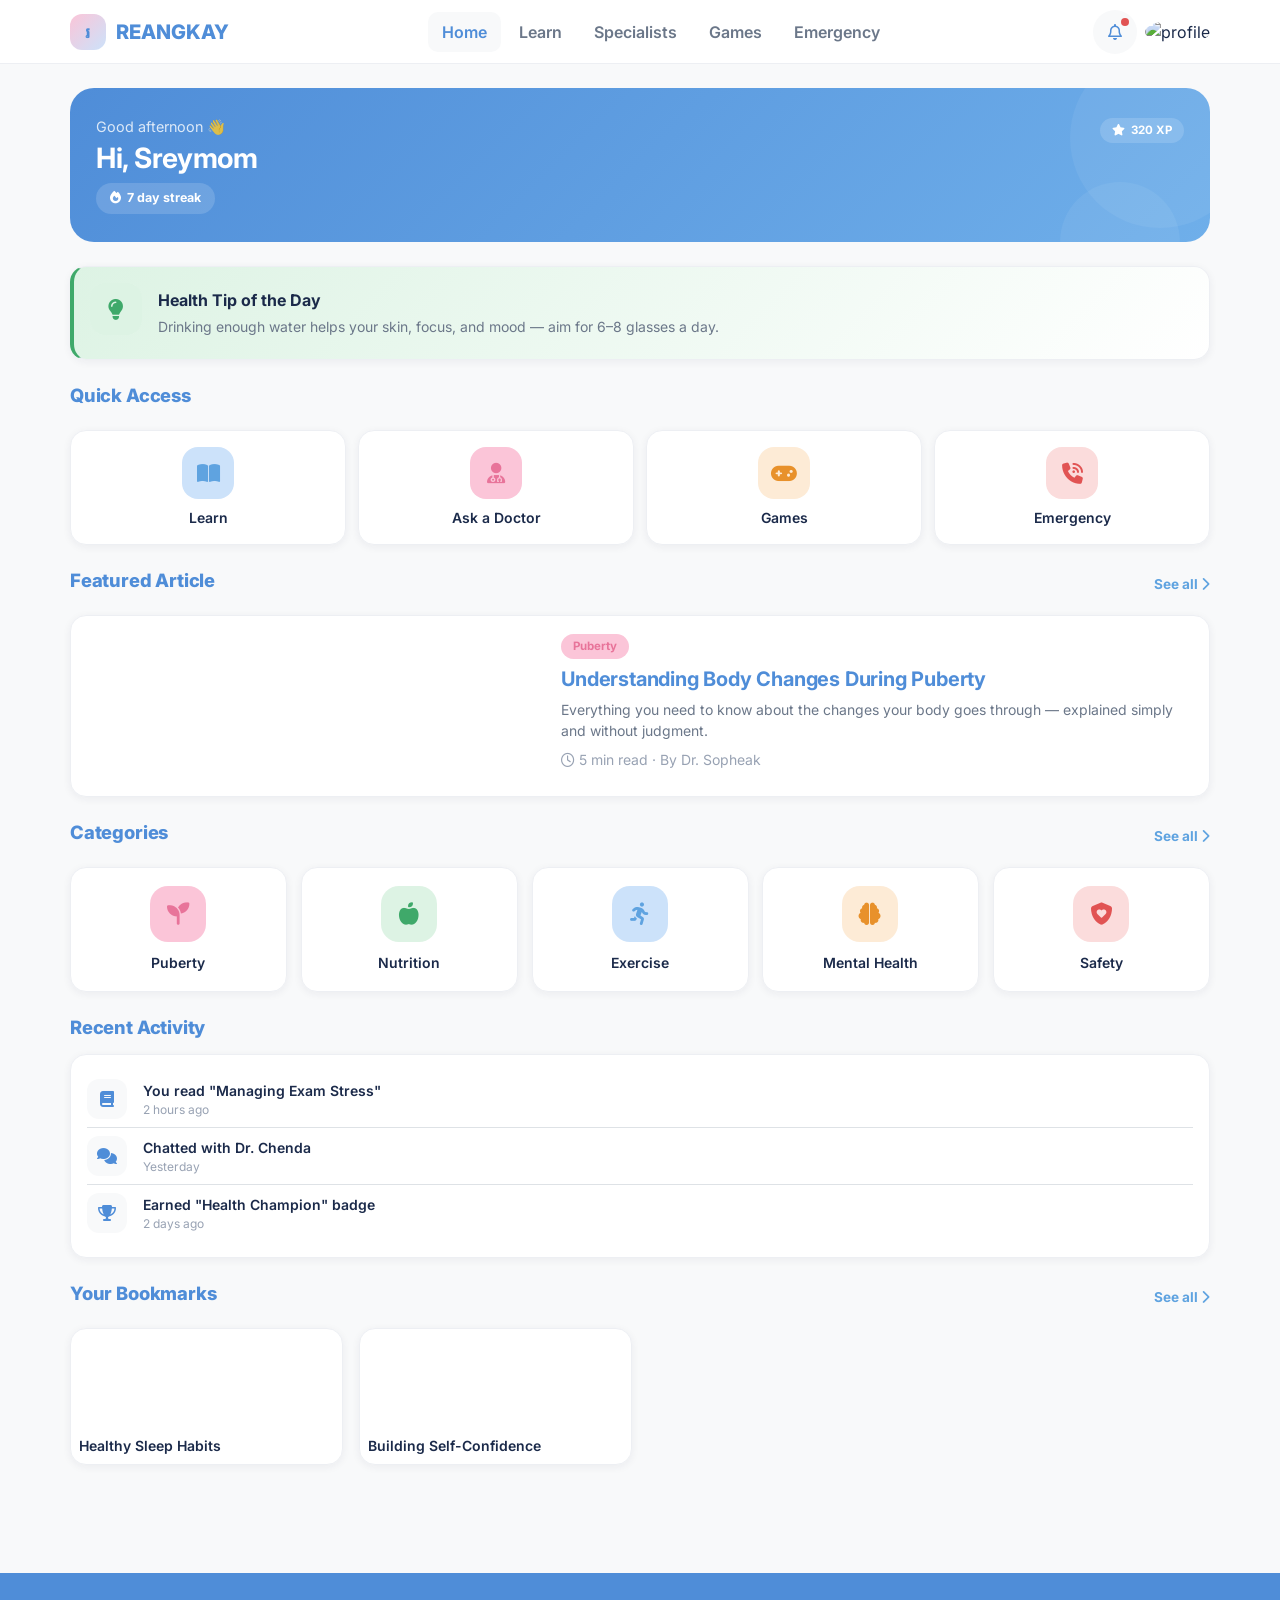
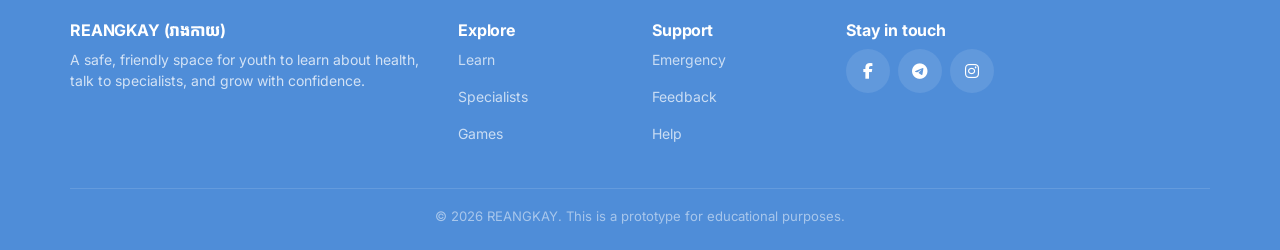
==== REANGKAY (3)/index.html @ 59d91445 "Add files via upload" ====
<!DOCTYPE html>
<html lang="en">
<head>
<meta charset="UTF-8">
<meta name="viewport" content="width=device-width, initial-scale=1.0, viewport-fit=cover">
<title>REANGKAY | Home</title>

<!-- Fonts -->
<link rel="preconnect" href="https://fonts.googleapis.com">
<link href="https://fonts.googleapis.com/css2?family=Kantumruy+Pro:wght@400;500;600;700;800&family=Inter:wght@400;500;600;700;800&display=swap" rel="stylesheet">
<!-- Font Awesome -->
<link rel="stylesheet" href="https://cdnjs.cloudflare.com/ajax/libs/font-awesome/6.5.1/css/all.min.css">
<!-- Bootstrap -->
<link rel="stylesheet" href="https://cdnjs.cloudflare.com/ajax/libs/bootstrap/5.3.2/css/bootstrap.min.css">
<!-- App styles -->
<link rel="stylesheet" href="css/style.css">
<link rel="stylesheet" href="css/responsive.css">
<link rel="stylesheet" href="css/animation.css">
</head>
<body>

<!-- Loading Screen -->
<div class="loading-screen"><div class="logo-pulse"></div></div>

<!-- ============================= TOP NAV (Desktop) ============================= -->
<header class="topnav">
  <div class="container-app d-flex align-items-center justify-content-between w-100">
    <a href="index.html" class="brand"><span class="logo-dot">រ</span> REANGKAY</a>
    <nav class="d-none d-lg-flex gap-1">
      <a href="index.html" class="nav-link">Home</a>
      <a href="information.html" class="nav-link">Learn</a>
      <a href="specialists.html" class="nav-link">Specialists</a>
      <a href="games.html" class="nav-link">Games</a>
      <a href="emergency.html" class="nav-link">Emergency</a>
    </nav>
    <div class="d-flex align-items-center gap-2">
      <button class="btn-icon-circle position-relative" id="notifBell">
        <i class="fa-regular fa-bell"></i>
        <span class="notif-dot" style="position:absolute;top:8px;right:8px;width:8px;height:8px;background:var(--red-dark);border-radius:50%;"></span>
      </button>
      <a href="profile.html"><img src="https://i.pravatar.cc/60?img=47" class="rounded-circle" width="40" height="40" alt="profile"></a>
    </div>
  </div>
</header>

<!-- ============================= MAIN ============================= -->
<main class="container-app py-4">

  <!-- Greeting Hero -->
  <section class="hero-greeting mb-4 fade-in">
    <div class="d-flex justify-content-between align-items-start">
      <div>
        <p class="mb-1" style="opacity:.8;font-size:.9rem;">Good afternoon 👋</p>
        <h3 class="text-white mb-2">Hi, Sreymom</h3>
        <span class="streak-pill"><i class="fa-solid fa-fire"></i> 7 day streak</span>
      </div>
      <div class="text-end">
        <div class="badge-r" style="background:rgba(255,255,255,.15);color:#fff;"><i class="fa-solid fa-star"></i> 320 XP</div>
      </div>
    </div>
  </section>

  <!-- Health Tip -->
  <section class="card-r tip-card p-3 mb-4 slide-up">
    <div class="d-flex align-items-center gap-3">
      <div class="quick-access-icon" style="background:var(--green);color:var(--green-dark);"><i class="fa-solid fa-lightbulb"></i></div>
      <div>
        <p class="fw-bold mb-1">Health Tip of the Day</p>
        <p class="mb-0 text-muted-r small">Drinking enough water helps your skin, focus, and mood — aim for 6–8 glasses a day.</p>
      </div>
    </div>
  </section>

  <!-- Quick Access -->
  <section class="mb-4">
    <div class="d-flex justify-content-between align-items-center mb-3">
      <h2 class="section-title">Quick Access</h2>
    </div>
    <div class="quick-access-grid">
      <a href="information.html" class="card-r hoverable text-center p-3 reveal">
        <div class="quick-access-icon mx-auto" style="background:var(--male);color:var(--male-dark);"><i class="fa-solid fa-book-open"></i></div>
        <p class="small fw-semibold mb-0">Learn</p>
      </a>
      <a href="specialists.html" class="card-r hoverable text-center p-3 reveal">
        <div class="quick-access-icon mx-auto" style="background:var(--female);color:var(--female-dark);"><i class="fa-solid fa-user-doctor"></i></div>
        <p class="small fw-semibold mb-0">Ask a Doctor</p>
      </a>
      <a href="games.html" class="card-r hoverable text-center p-3 reveal">
        <div class="quick-access-icon mx-auto" style="background:var(--orange);color:var(--orange-dark);"><i class="fa-solid fa-gamepad"></i></div>
        <p class="small fw-semibold mb-0">Games</p>
      </a>
      <a href="emergency.html" class="card-r hoverable text-center p-3 reveal">
        <div class="quick-access-icon mx-auto" style="background:var(--red);color:var(--red-dark);"><i class="fa-solid fa-phone-volume"></i></div>
        <p class="small fw-semibold mb-0">Emergency</p>
      </a>
    </div>
  </section>

  <!-- Featured Article -->
  <section class="mb-4">
    <div class="d-flex justify-content-between align-items-center mb-3">
      <h2 class="section-title">Featured Article</h2>
      <a href="information.html" class="see-all">See all <i class="fa-solid fa-chevron-right"></i></a>
    </div>
    <a href="article.html" class="card-r hoverable d-block overflow-hidden reveal">
      <div class="row g-0">
        <div class="col-md-5">
          <div style="height:180px;background:url('https://images.unsplash.com/photo-1520880867055-1e30d1cb001c?w=600&q=60') center/cover;" class="rounded-top rounded-md-start"></div>
        </div>
        <div class="col-md-7 p-3">
          <span class="badge-r badge-female mb-2">Puberty</span>
          <h5 class="mb-2">Understanding Body Changes During Puberty</h5>
          <p class="text-muted-r small mb-2">Everything you need to know about the changes your body goes through — explained simply and without judgment.</p>
          <p class="text-soft-r small mb-0"><i class="fa-regular fa-clock"></i> 5 min read · By Dr. Sopheak</p>
        </div>
      </div>
    </a>
  </section>

  <!-- Categories -->
  <section class="mb-4">
    <div class="d-flex justify-content-between align-items-center mb-3">
      <h2 class="section-title">Categories</h2>
      <a href="information.html" class="see-all">See all <i class="fa-solid fa-chevron-right"></i></a>
    </div>
    <div class="category-grid">
      <a href="information.html" class="card-r hoverable category-card reveal">
        <div class="cat-icon mx-auto" style="background:var(--female);color:var(--female-dark);"><i class="fa-solid fa-seedling"></i></div>
        <p class="small fw-semibold mb-0">Puberty</p>
      </a>
      <a href="information.html" class="card-r hoverable category-card reveal">
        <div class="cat-icon mx-auto" style="background:var(--green);color:var(--green-dark);"><i class="fa-solid fa-apple-whole"></i></div>
        <p class="small fw-semibold mb-0">Nutrition</p>
      </a>
      <a href="information.html" class="card-r hoverable category-card reveal">
        <div class="cat-icon mx-auto" style="background:var(--male);color:var(--male-dark);"><i class="fa-solid fa-person-running"></i></div>
        <p class="small fw-semibold mb-0">Exercise</p>
      </a>
      <a href="information.html" class="card-r hoverable category-card reveal">
        <div class="cat-icon mx-auto" style="background:var(--orange);color:var(--orange-dark);"><i class="fa-solid fa-brain"></i></div>
        <p class="small fw-semibold mb-0">Mental Health</p>
      </a>
      <a href="information.html" class="card-r hoverable category-card reveal">
        <div class="cat-icon mx-auto" style="background:var(--red);color:var(--red-dark);"><i class="fa-solid fa-shield-heart"></i></div>
        <p class="small fw-semibold mb-0">Safety</p>
      </a>
    </div>
  </section>

  <!-- Recent Activity -->
  <section class="mb-4">
    <h2 class="section-title mb-3">Recent Activity</h2>
    <div class="card-r p-3 reveal">
      <div class="d-flex align-items-center gap-3 py-2 border-bottom">
        <div class="settings-icon"><i class="fa-solid fa-book"></i></div>
        <div class="flex-grow-1">
          <p class="mb-0 fw-semibold small">You read "Managing Exam Stress"</p>
          <p class="mb-0 text-soft-r" style="font-size:.75rem;">2 hours ago</p>
        </div>
      </div>
      <div class="d-flex align-items-center gap-3 py-2 border-bottom">
        <div class="settings-icon"><i class="fa-solid fa-comments"></i></div>
        <div class="flex-grow-1">
          <p class="mb-0 fw-semibold small">Chatted with Dr. Chenda</p>
          <p class="mb-0 text-soft-r" style="font-size:.75rem;">Yesterday</p>
        </div>
      </div>
      <div class="d-flex align-items-center gap-3 py-2">
        <div class="settings-icon"><i class="fa-solid fa-trophy"></i></div>
        <div class="flex-grow-1">
          <p class="mb-0 fw-semibold small">Earned "Health Champion" badge</p>
          <p class="mb-0 text-soft-r" style="font-size:.75rem;">2 days ago</p>
        </div>
      </div>
    </div>
  </section>

  <!-- Bookmarks preview -->
  <section class="mb-4">
    <div class="d-flex justify-content-between align-items-center mb-3">
      <h2 class="section-title">Your Bookmarks</h2>
      <a href="bookmarks.html" class="see-all">See all <i class="fa-solid fa-chevron-right"></i></a>
    </div>
    <div class="row g-3">
      <div class="col-6 col-md-3">
        <a href="article.html" class="card-r hoverable d-block p-2 reveal">
          <div style="height:90px;background:url('https://images.unsplash.com/photo-1490645935967-10de6ba17061?w=400&q=60') center/cover;border-radius:10px;"></div>
          <p class="small fw-semibold mt-2 mb-0">Healthy Sleep Habits</p>
        </a>
      </div>
      <div class="col-6 col-md-3">
        <a href="article.html" class="card-r hoverable d-block p-2 reveal">
          <div style="height:90px;background:url('https://images.unsplash.com/photo-1498837167922-ddd27525d352?w=400&q=60') center/cover;border-radius:10px;"></div>
          <p class="small fw-semibold mt-2 mb-0">Building Self-Confidence</p>
        </a>
      </div>
    </div>
  </section>

</main>

<!-- ============================= FOOTER (Desktop) ============================= -->
<footer class="site-footer d-none d-lg-block">
  <div class="container-app">
    <div class="row g-4">
      <div class="col-lg-4">
        <h6 class="fw-bold mb-2">REANGKAY (រាងកាយ)</h6>
        <p class="small">A safe, friendly space for youth to learn about health, talk to specialists, and grow with confidence.</p>
      </div>
      <div class="col-6 col-lg-2">
        <h6 class="fw-bold mb-2">Explore</h6>
        <p class="small"><a href="information.html">Learn</a></p>
        <p class="small"><a href="specialists.html">Specialists</a></p>
        <p class="small"><a href="games.html">Games</a></p>
      </div>
      <div class="col-6 col-lg-2">
        <h6 class="fw-bold mb-2">Support</h6>
        <p class="small"><a href="emergency.html">Emergency</a></p>
        <p class="small"><a href="feedback.html">Feedback</a></p>
        <p class="small"><a href="settings.html">Help</a></p>
      </div>
      <div class="col-lg-4">
        <h6 class="fw-bold mb-2">Stay in touch</h6>
        <div class="d-flex gap-2">
          <a href="#" class="btn-icon-circle" style="background:rgba(255,255,255,.1);color:#fff;"><i class="fa-brands fa-facebook-f"></i></a>
          <a href="#" class="btn-icon-circle" style="background:rgba(255,255,255,.1);color:#fff;"><i class="fa-brands fa-telegram"></i></a>
          <a href="#" class="btn-icon-circle" style="background:rgba(255,255,255,.1);color:#fff;"><i class="fa-brands fa-instagram"></i></a>
        </div>
      </div>
    </div>
    <div class="footer-bottom text-center">© 2026 REANGKAY. This is a prototype for educational purposes.</div>
  </div>
</footer>

<!-- ============================= BOTTOM NAV (Mobile) ============================= -->
<nav class="bottomnav">
  <div class="bn-items">
    <a href="index.html" class="bn-item"><i class="fa-solid fa-house"></i>Home</a>
    <a href="information.html" class="bn-item"><i class="fa-solid fa-book-open"></i>Learn</a>
    <a href="consultation.html" class="bn-item"><div class="fab-wrap"><i class="fa-solid fa-comment-medical"></i></div></a>
    <a href="games.html" class="bn-item"><i class="fa-solid fa-gamepad"></i>Games</a>
    <a href="profile.html" class="bn-item"><i class="fa-solid fa-user"></i>Profile</a>
  </div>
</nav>

<!-- Scripts -->
<script src="https://cdnjs.cloudflare.com/ajax/libs/bootstrap/5.3.2/js/bootstrap.bundle.min.js"></script>
<script src="js/main.js"></script>
<script src="js/navigation.js"></script>
</body>
</html>
---- REANGKAY (3)/css/style.css ----
/* ==========================================================================
   REANGKAY (រាងកាយ) — Core Stylesheet
   Modern healthcare UI for youth, Khmer/English bilingual
   ========================================================================== */


:root{
  --primary:#4F8DD8;
  --primary-light:#6FAFEA;
  --primary-dark:#2F6CB5;
  --female:#FBC5D8;
  --female-dark:#E8749A;
  --male:#CCE2FA;
  --male-dark:#5FA3E0;
  --bg:#F8F9FA;
  --card:#FFFFFF;

  --green:#DDF3E4;
  --green-dark:#3FA96A;
  --orange:#FDEBD6;
  --orange-dark:#E8912B;
  --red:#FBDCDC;
  --red-dark:#E15353;

  --text:#1B2A4A;
  --text-muted:#6B7789;
  --text-soft:#98A2B3;
  --border:#EDEFF3;

  --radius:16px;
  --radius-sm:10px;
  --radius-lg:24px;
  --shadow-sm:0 2px 8px rgba(27,42,74,.06);
  --shadow-md:0 8px 24px rgba(27,42,74,.10);
  --shadow-lg:0 16px 40px rgba(27,42,74,.14);

  --nav-h:64px;
  --bottomnav-h:72px;
}

*{box-sizing:border-box;}

body{
  font-family:'Inter','Kantumruy Pro',sans-serif;
  background:var(--bg);
  color:var(--text);
  -webkit-font-smoothing:antialiased;
  padding-bottom:0;
}

:lang(km), .khmer{
  font-family:'Kantumruy Pro','Inter',sans-serif;
}

h1,h2,h3,h4,h5,h6{
  font-weight:700;
  color:var(--primary);
  letter-spacing:-.01em;
}

a{ text-decoration:none; color:inherit; }
:focus-visible{ outline:3px solid var(--male-dark); outline-offset:2px; }

::-webkit-scrollbar{ width:8px; height:8px; }
::-webkit-scrollbar-thumb{ background:#D8DEE8; border-radius:8px; }

/* ==========================================================================
   TOP NAVIGATION (Desktop)
   ========================================================================== */
.topnav{
  height:var(--nav-h);
  background:var(--card);
  border-bottom:1px solid var(--border);
  position:sticky; top:0; z-index:1000;
  display:flex; align-items:center;
}
.topnav .brand{
  display:flex; align-items:center; gap:10px;
  font-weight:800; font-size:1.25rem; color:var(--primary);
}
.topnav .brand .logo-dot{
  width:36px;height:36px;border-radius:12px;
  background:linear-gradient(135deg,var(--female) 0%, var(--male) 100%);
  display:flex;align-items:center;justify-content:center;
  color:var(--primary); font-size:1rem;
}
.topnav .nav-link{
  font-weight:600; color:var(--text-muted); padding:8px 14px !important;
  border-radius:var(--radius-sm); transition:.2s;
}
.topnav .nav-link.active,
.topnav .nav-link:hover{ color:var(--primary); background:var(--bg); }

/* ==========================================================================
   BOTTOM NAVIGATION (Mobile)
   ========================================================================== */
.bottomnav{
  display:none;
  position:fixed; bottom:0; left:0; right:0;
  height:var(--bottomnav-h);
  background:var(--card);
  border-top:1px solid var(--border);
  box-shadow:0 -4px 20px rgba(27,42,74,.08);
  z-index:1000;
  padding-bottom:env(safe-area-inset-bottom);
}
.bottomnav .bn-items{
  display:flex; height:100%; align-items:stretch;
}
.bottomnav .bn-item{
  flex:1; display:flex; flex-direction:column; align-items:center; justify-content:center;
  gap:4px; color:var(--text-soft); font-size:.68rem; font-weight:600;
  position:relative; transition:.2s;
}
.bottomnav .bn-item i{ font-size:1.15rem; }
.bottomnav .bn-item.active{ color:var(--primary); }
.bottomnav .bn-item.active::before{
  content:''; position:absolute; top:2px; width:28px; height:3px;
  border-radius:3px; background:var(--primary);
}
.bottomnav .bn-item .fab-wrap{
  width:52px; height:52px; border-radius:50%;
  background:var(--primary); color:#fff;
  display:flex; align-items:center; justify-content:center;
  margin-top:-26px; box-shadow:var(--shadow-md); font-size:1.3rem;
}

/* ==========================================================================
   CARDS
   ========================================================================== */
.card-r{
  background:var(--card);
  border-radius:var(--radius);
  border:1px solid var(--border);
  box-shadow:var(--shadow-sm);
  transition:.25s ease;
}
.card-r.hoverable:hover{
  transform:translateY(-4px);
  box-shadow:var(--shadow-md);
}
.card-r-lg{ border-radius:var(--radius-lg); }

.badge-r{
  display:inline-flex; align-items:center; gap:6px;
  padding:4px 12px; border-radius:20px; font-size:.72rem; font-weight:700;
}
.badge-green{ background:var(--green); color:var(--green-dark); }
.badge-orange{ background:var(--orange); color:var(--orange-dark); }
.badge-red{ background:var(--red); color:var(--red-dark); }
.badge-male{ background:var(--male); color:var(--male-dark); }
.badge-female{ background:var(--female); color:var(--female-dark); }
.badge-primary{ background:var(--primary); color:#fff; }

/* ==========================================================================
   BUTTONS
   ========================================================================== */
.btn-r{
  border-radius:var(--radius-sm);
  padding:12px 22px;
  font-weight:700;
  border:none;
  transition:.2s;
  position:relative;
  overflow:hidden;
}
.btn-primary-r{ background:var(--primary); color:#fff; }
.btn-primary-r:hover{ background:var(--primary-light); color:#fff; }
.btn-outline-r{ background:transparent; border:2px solid var(--primary); color:var(--primary); }
.btn-outline-r:hover{ background:var(--primary); color:#fff; }
.btn-female-r{ background:var(--female); color:var(--female-dark); }
.btn-male-r{ background:var(--male); color:var(--male-dark); }
.btn-lg-touch{ min-height:52px; font-size:1rem; }
.btn-icon-circle{
  width:44px; height:44px; border-radius:50%;
  display:flex; align-items:center; justify-content:center;
  background:var(--bg); border:none; color:var(--primary);
}

/* Ripple */
.ripple{ position:relative; overflow:hidden; }
.ripple-effect{
  position:absolute; border-radius:50%;
  background:rgba(255,255,255,.5);
  transform:scale(0); animation:ripple-anim .6s linear;
  pointer-events:none;
}
@keyframes ripple-anim{ to{ transform:scale(3); opacity:0; } }

/* ==========================================================================
   FORMS
   ========================================================================== */
.form-control-r, .form-select-r{
  border-radius:var(--radius-sm);
  border:2px solid var(--border);
  padding:12px 16px;
  font-size:.95rem;
  background:var(--card);
  transition:.2s;
}
.form-control-r:focus, .form-select-r:focus{
  border-color:var(--male-dark);
  box-shadow:0 0 0 4px rgba(204,226,250,.5);
  outline:none;
}
.input-icon-wrap{ position:relative; }
.input-icon-wrap i{
  position:absolute; left:16px; top:50%; transform:translateY(-50%);
  color:var(--text-soft);
}
.input-icon-wrap .form-control-r{ padding-left:44px; }
.input-icon-wrap .toggle-pass{
  position:absolute; right:16px; top:50%; transform:translateY(-50%);
  color:var(--text-soft); background:none; border:none; cursor:pointer;
}

/* ==========================================================================
   AUTH PAGES
   ========================================================================== */
.auth-shell{
  min-height:100vh;
  display:flex; align-items:center; justify-content:center;
  background:radial-gradient(circle at 15% 10%, var(--female) 0%, transparent 45%),
             radial-gradient(circle at 90% 85%, var(--male) 0%, transparent 45%),
             var(--bg);
  padding:24px;
}
.auth-card{ max-width:440px; width:100%; padding:40px 36px; }
.auth-logo{
  width:64px;height:64px;border-radius:20px;
  background:linear-gradient(135deg,var(--female), var(--male));
  display:flex;align-items:center;justify-content:center;
  font-size:1.6rem; color:var(--primary); margin:0 auto 16px;
}
.social-btn{
  display:flex; align-items:center; justify-content:center; gap:10px;
  border:2px solid var(--border); border-radius:var(--radius-sm);
  padding:11px; font-weight:600; background:#fff; color:var(--text);
  transition:.2s;
}
.social-btn:hover{ border-color:var(--primary); }
.divider-text{
  display:flex; align-items:center; gap:12px; color:var(--text-soft);
  font-size:.8rem; font-weight:600; margin:20px 0;
}
.divider-text::before, .divider-text::after{
  content:''; flex:1; height:1px; background:var(--border);
}
.avatar-upload{
  width:96px; height:96px; border-radius:50%;
  border:3px dashed var(--male-dark);
  display:flex; align-items:center; justify-content:center;
  margin:0 auto 20px; position:relative; background:var(--male);
  color:var(--male-dark); font-size:1.8rem; cursor:pointer; overflow:hidden;
}
.avatar-upload .cam-badge{
  position:absolute; bottom:2px; right:2px;
  width:30px;height:30px;border-radius:50%;
  background:var(--primary); color:#fff;
  display:flex;align-items:center;justify-content:center; font-size:.8rem;
  border:3px solid #fff;
}
.gender-pick{
  display:flex; gap:12px;
}
.gender-pick label{ flex:1; }
.gender-pick input{ display:none; }
.gender-option{
  border:2px solid var(--border); border-radius:var(--radius-sm);
  padding:14px; text-align:center; cursor:pointer; transition:.2s; font-weight:700;
}
.gender-pick input:checked + .gender-option.g-male{ border-color:var(--male-dark); background:var(--male); }
.gender-pick input:checked + .gender-option.g-female{ border-color:var(--female-dark); background:var(--female); }

/* ==========================================================================
   HERO / GREETING (HOME)
   ========================================================================== */
.hero-greeting{
  background:linear-gradient(135deg, var(--primary) 0%, var(--primary-light) 100%);
  border-radius:var(--radius-lg);
  color:#fff; padding:28px 26px; position:relative; overflow:hidden;
}
.hero-greeting::after{
  content:''; position:absolute; right:-40px; top:-40px;
  width:180px; height:180px; border-radius:50%;
  background:rgba(255,255,255,.06);
}
.hero-greeting::before{
  content:''; position:absolute; right:30px; bottom:-60px;
  width:120px; height:120px; border-radius:50%;
  background:rgba(255,255,255,.06);
}
.streak-pill{
  background:rgba(255,255,255,.15); border-radius:20px;
  padding:6px 14px; font-size:.78rem; font-weight:700;
  display:inline-flex; align-items:center; gap:6px;
}

.tip-card{
  background:linear-gradient(135deg,var(--green) 0%, #fff 100%);
  border-left:4px solid var(--green-dark);
}

.quick-access-icon{
  width:52px; height:52px; border-radius:16px;
  display:flex; align-items:center; justify-content:center;
  font-size:1.3rem; margin-bottom:8px;
}

.category-card{ text-align:center; padding:18px 10px; cursor:pointer; }
.category-card .cat-icon{
  width:56px; height:56px; border-radius:18px;
  display:flex; align-items:center; justify-content:center;
  font-size:1.4rem; margin:0 auto 10px;
}

/* ==========================================================================
   ARTICLE
   ========================================================================== */
.article-banner{
  height:260px; border-radius:var(--radius-lg);
  background-size:cover; background-position:center;
  position:relative; overflow:hidden;
}
.article-banner::after{
  content:''; position:absolute; inset:0;
  background:linear-gradient(to top, rgba(27,42,74,.75), transparent 60%);
}
.article-body{ font-size:1.05rem; line-height:1.9; color:var(--text); }
.article-body p{ margin-bottom:1.3em; }
.reading-progress{
  position:fixed; top:0; left:0; height:3px; background:var(--female-dark);
  z-index:2000; transition:width .1s;
}

/* ==========================================================================
   SPECIALISTS / DIRECTORY
   ========================================================================== */
.doctor-card{ padding:18px; }
.doctor-photo{
  width:72px; height:72px; border-radius:18px; object-fit:cover;
  background:var(--male);
}
.verified-tick{ color:var(--male-dark); }
.avail-dot{
  width:9px; height:9px; border-radius:50%; display:inline-block;
  background:var(--green-dark); margin-right:5px;
}
.filter-chip{
  border:2px solid var(--border); border-radius:20px;
  padding:8px 16px; font-size:.85rem; font-weight:600;
  background:#fff; color:var(--text-muted); white-space:nowrap;
}
.filter-chip.active{ background:var(--primary); border-color:var(--primary); color:#fff; }

/* ==========================================================================
   CHAT / CONSULTATION
   ========================================================================== */
.chat-shell{ height:calc(100vh - var(--nav-h)); display:flex; flex-direction:column; }
.chat-header{
  background:#fff; border-bottom:1px solid var(--border);
  padding:14px 18px; display:flex; align-items:center; gap:12px;
}
.online-dot{
  width:11px;height:11px;border-radius:50%; background:var(--green-dark);
  border:2px solid #fff; position:absolute; bottom:0; right:0;
}
.emergency-banner{
  background:var(--red); color:var(--red-dark); font-weight:700;
  padding:10px 16px; font-size:.85rem; display:flex; align-items:center; gap:8px;
}
.chat-messages{ flex:1; overflow-y:auto; padding:20px; background:var(--bg); }
.msg-row{ display:flex; margin-bottom:14px; }
.msg-row.me{ justify-content:flex-end; }
.bubble{
  max-width:75%; padding:12px 16px; border-radius:18px; font-size:.92rem; line-height:1.5;
  box-shadow:var(--shadow-sm);
}
.bubble.them{ background:#fff; border-bottom-left-radius:4px; }
.bubble.me{ background:var(--primary); color:#fff; border-bottom-right-radius:4px; }
.msg-time{ font-size:.68rem; color:var(--text-soft); margin-top:4px; }
.typing-indicator{ display:inline-flex; gap:4px; padding:14px 16px; background:#fff; border-radius:18px; border-bottom-left-radius:4px; }
.typing-indicator span{
  width:7px; height:7px; border-radius:50%; background:var(--text-soft);
  animation:typing-bounce 1.2s infinite;
}
.typing-indicator span:nth-child(2){ animation-delay:.2s; }
.typing-indicator span:nth-child(3){ animation-delay:.4s; }
@keyframes typing-bounce{
  0%,60%,100%{ transform:translateY(0); opacity:.5; }
  30%{ transform:translateY(-6px); opacity:1; }
}
.chat-input-bar{
  background:#fff; border-top:1px solid var(--border);
  padding:12px 14px; display:flex; align-items:center; gap:8px;
}
.chat-input-bar input{
  flex:1; border:none; background:var(--bg); border-radius:24px;
  padding:12px 18px; font-size:.92rem;
}
.chat-input-bar input:focus{ outline:none; }
.chat-send-btn{
  width:44px; height:44px; border-radius:50%; background:var(--primary);
  color:#fff; border:none; display:flex; align-items:center; justify-content:center;
}
.anon-badge{
  background:var(--primary-dark); color:#fff; font-size:.7rem;
  padding:3px 10px; border-radius:12px; font-weight:600;
}

/* ==========================================================================
   EMERGENCY
   ========================================================================== */
.emergency-num-card{
  padding:18px; text-align:center;
}
.emergency-num-card .num-icon{
  width:60px;height:60px;border-radius:50%;
  background:var(--red); color:var(--red-dark);
  display:flex; align-items:center; justify-content:center;
  font-size:1.4rem; margin:0 auto 10px;
}
.tap-call-btn{
  background:var(--red-dark); color:#fff; border-radius:var(--radius-sm);
  padding:12px; font-weight:700; width:100%; border:none;
}

/* ==========================================================================
   GAMES
   ========================================================================== */
.xp-card{
  background:linear-gradient(135deg,var(--primary), var(--primary-light));
  color:#fff; border-radius:var(--radius-lg); padding:24px;
}
.progress-r{ height:10px; border-radius:6px; background:var(--border); overflow:hidden; }
.progress-r .bar{ height:100%; border-radius:6px; background:var(--green-dark); }
.badge-medal{
  width:64px;height:64px;border-radius:50%;
  display:flex;align-items:center;justify-content:center;
  font-size:1.6rem; margin:0 auto 8px;
}
.leaderboard-row{ display:flex; align-items:center; gap:12px; padding:12px 0; border-bottom:1px solid var(--border); }
.rank-badge{
  width:30px;height:30px;border-radius:50%; display:flex;align-items:center;justify-content:center;
  font-weight:800; font-size:.8rem; background:var(--bg); color:var(--text-muted);
}
.quiz-card{ padding:20px; cursor:pointer; }

/* ==========================================================================
   FEEDBACK
   ========================================================================== */
.star-rate{ font-size:1.6rem; color:var(--border); cursor:pointer; }
.star-rate.active, .star-rate:hover{ color:var(--orange-dark); }
.review-card{ padding:16px; }

/* ==========================================================================
   PROFILE / SETTINGS
   ========================================================================== */
.profile-avatar-lg{
  width:96px;height:96px;border-radius:28px;object-fit:cover;
  border:4px solid #fff; box-shadow:var(--shadow-md);
}
.stat-box{ text-align:center; padding:14px 8px; }
.stat-box .num{ font-size:1.35rem; font-weight:800; color:var(--primary); }
.stat-box .label{ font-size:.72rem; color:var(--text-muted); font-weight:600; }
.settings-row{
  display:flex; align-items:center; justify-content:between; gap:14px;
  padding:16px 4px; border-bottom:1px solid var(--border);
}
.settings-row:last-child{ border-bottom:none; }
.settings-icon{
  width:40px;height:40px;border-radius:12px; background:var(--bg);
  display:flex; align-items:center; justify-content:center; color:var(--primary);
}
.toggle-r{
  width:48px; height:28px; border-radius:20px; background:var(--border);
  position:relative; cursor:pointer; border:none; flex-shrink:0;
}
.toggle-r::after{
  content:''; position:absolute; top:3px; left:3px;
  width:22px;height:22px;border-radius:50%; background:#fff;
  box-shadow:0 1px 3px rgba(0,0,0,.2); transition:.2s;
}
.toggle-r.on{ background:var(--green-dark); }
.toggle-r.on::after{ left:23px; }

/* ==========================================================================
   BOOKMARKS
   ========================================================================== */
.bm-tab-btn{
  padding:10px 18px; border-radius:20px; font-weight:700; font-size:.88rem;
  background:transparent; border:none; color:var(--text-muted);
}
.bm-tab-btn.active{ background:var(--primary); color:#fff; }

/* ==========================================================================
   FOOTER (desktop)
   ========================================================================== */
.site-footer{
  background:var(--primary); color:rgba(255,255,255,.75);
  padding:48px 0 24px; margin-top:60px;
}
.site-footer h6{ color:#fff; }
.site-footer a{ color:rgba(255,255,255,.7); }
.site-footer a:hover{ color:#fff; }
.footer-bottom{
  border-top:1px solid rgba(255,255,255,.12); margin-top:28px; padding-top:18px;
  font-size:.82rem; color:rgba(255,255,255,.5);
}

/* ==========================================================================
   TOAST
   ========================================================================== */
.toast-r{
  position:fixed; top:20px; right:20px; z-index:3000;
  background:var(--primary); color:#fff; padding:14px 20px;
  border-radius:var(--radius-sm); box-shadow:var(--shadow-lg);
  display:flex; align-items:center; gap:10px; font-weight:600;
  transform:translateX(120%); transition:.35s ease;
}
.toast-r.show{ transform:translateX(0); }

/* ==========================================================================
   FLOATING ACTION BUTTON
   ========================================================================== */
.fab{
  position:fixed; bottom:calc(var(--bottomnav-h) + 20px); right:20px;
  width:56px;height:56px;border-radius:50%; background:var(--primary);
  color:#fff; display:flex; align-items:center; justify-content:center;
  box-shadow:var(--shadow-md); font-size:1.3rem; z-index:900; border:none;
}

/* utility */
.text-muted-r{ color:var(--text-muted); }
.text-soft-r{ color:var(--text-soft); }
.section-title{ font-size:1.15rem; font-weight:800; }
.see-all{ font-size:.85rem; font-weight:700; color:var(--male-dark); }
.container-app{ max-width:1180px; margin:0 auto; padding:0 20px; }

/* ==========================================================================
   SPECIALISTS.CSS
   Dedicated styles for the Specialists directory (and the "Doctors" tab
   on Bookmarks). Kept separate from style.css so this page's look —
   card layout, badges, filter chips, ratings — can be tuned on its own
   without touching the rest of the app.

   Relies on the shared design tokens defined in :root inside style.css
   (--primary, --male, --border, --text-muted, etc.) — load style.css
   BEFORE this file.
   ========================================================================== */

/* ---- Doctor card ---- */
.doctor-card{ padding:18px; }
.doctor-photo{
  width:72px; height:72px; border-radius:18px; object-fit:cover;
  background:var(--male);
}
.verified-tick{ color:var(--male-dark); }

/* ---- Availability indicator ---- */
.avail-dot{
  width:9px; height:9px; border-radius:50%; display:inline-block;
  background:var(--green-dark); margin-right:5px;
}

/* ---- Category filter chips ---- */
.filter-chip{
  border:2px solid var(--border); border-radius:20px;
  padding:8px 16px; font-size:.85rem; font-weight:600;
  background:#fff; color:var(--text-muted); white-space:nowrap;
  transition:.2s;
}
.filter-chip:hover{
    border-color:var(--primary);
    color:var(--primary);
}

.filter-chip.active{
    background:var(--primary);
    border-color:var(--primary);
    color:#fff !important;
}

/* ---- Readonly rating display on doctor cards ---- */
.rating-display{ display:inline-flex; align-items:center; gap:5px; font-size:.82rem; font-weight:700; color:var(--orange-dark); }
.rating-display i{ font-size:.78rem; }
.rating-display .count{ color:var(--text-soft); font-weight:600; }

/* ---- Quick "Rate" button on doctor cards ---- */
.rate-btn{
  border:0px solid var(--border); background:#fff; color:var(--text-muted);
  border-radius:20px; padding:6px 14px; font-size:.78rem; font-weight:700;
  transition:.2s;
}
.rate-btn:hover{ border-color:var(--primary); color:var(--primary); }

/* ---- Empty-state message when a filter has no matches ---- */
#noResultsMsg i{ color:var(--text-soft); }

.filter-chip{
    border:2px solid var(--border);
    border-radius:20px;
    padding:8px 16px;
    background:#fff;
    color:var(--text-muted);
    font-weight:600;
    cursor:pointer;
    transition:all .25s ease;
}

.filter-chip:hover{
    border-color:#3B82F6;
    color:#3B82F6;
}

.filter-chip.active{
    background:#3B82F6;
    border-color:#3B82F6;
    color:#fff !important;
}
---- REANGKAY (3)/css/responsive.css ----
/* ==========================================================================
   RESPONSIVE.CSS — Desktop / Laptop / Tablet / Mobile
   ========================================================================== */

/* ---- Desktop default: top nav shown, bottom nav hidden ---- */
@media (min-width: 992px){
  .bottomnav{ display:none !important; }
  .topnav{ display:flex !important; }
  main{ padding-bottom:0 !important; }
}

/* ---- Tablet & below: switch to app-like mobile shell ---- */
@media (max-width: 991.98px){
  .topnav .nav-link-desktop{ display:none; }
  .bottomnav{ display:block; }
  main{ padding-bottom:calc(var(--bottomnav-h) + 16px); }
  .container-app{ padding:0 16px; }
  .auth-card{ padding:32px 24px; border-radius:var(--radius-lg); }
  .hero-greeting{ padding:22px 20px; }
}

/* ---- Small tablet ---- */
@media (max-width: 767.98px){
  h1{ font-size:1.6rem; }
  .article-banner{ height:200px; }
  .doctor-card{ padding:14px; }
  .fab{ right:16px; bottom:calc(var(--bottomnav-h) + 16px); }
}

/* ---- Mobile phones: native-app feel ---- */
@media (max-width: 575.98px){
  body{ font-size:.94rem; }
  .topnav{ height:56px; }
  .topnav .brand{ font-size:1.05rem; }
  .auth-shell{ padding:0; align-items:stretch; }
  .auth-card{ border-radius:0; min-height:100vh; display:flex; flex-direction:column; justify-content:center; box-shadow:none; border:none; }
  .quick-access-grid{ grid-template-columns:repeat(4, 1fr); }
  .category-grid{ grid-template-columns:repeat(2, 1fr); }
  .chat-shell{ height:calc(100vh - 56px); }
  .site-footer{ display:none; } /* mobile app style has no footer, uses bottom nav */
  .bubble{ max-width:85%; }
}

/* ---- Landscape / small-height devices ---- */
@media (max-height: 480px) and (max-width: 900px){
  .auth-shell{ padding:14px; }
  .chat-messages{ padding:12px; }
}

/* ---- Large desktop refinement ---- */
@media (min-width: 1400px){
  .container-app{ max-width:1280px; }
}

/* Grids that need JS-independent responsive columns */
.quick-access-grid{
  display:grid; grid-template-columns:repeat(4, 1fr); gap:12px;
}
.category-grid{
  display:grid; grid-template-columns:repeat(3, 1fr); gap:14px;
}
@media (min-width: 768px) and (max-width: 991.98px){
  .category-grid{ grid-template-columns:repeat(4, 1fr); }
}
@media (min-width: 992px){
  .category-grid{ grid-template-columns:repeat(5, 1fr); }
}
---- REANGKAY (3)/css/animation.css ----
/* ==========================================================================
   ANIMATION.CSS
   ========================================================================== */

@media (prefers-reduced-motion: reduce){
  *{ animation-duration:0.001ms !important; animation-iteration-count:1 !important; transition-duration:0.001ms !important; }
}

/* Fade In */
.fade-in{ animation:fadeIn .5s ease both; }
@keyframes fadeIn{ from{ opacity:0; } to{ opacity:1; } }

/* Slide Up */
.slide-up{ animation:slideUp .5s cubic-bezier(.2,.7,.2,1) both; }
@keyframes slideUp{ from{ opacity:0; transform:translateY(24px); } to{ opacity:1; transform:translateY(0); } }

/* Staggered reveal helper (JS adds .in-view) */
.reveal{ opacity:0; transform:translateY(20px); transition:opacity .5s ease, transform .5s ease; }
.reveal.in-view{ opacity:1; transform:translateY(0); }

/* Card hover (in addition to style.css hoverable) */
.card-r.hoverable{ will-change:transform; }

/* Loading Spinner */
.spinner-r{
  width:34px;height:34px;border-radius:50%;
  border:4px solid var(--border); border-top-color:var(--primary);
  animation:spin .8s linear infinite;
}
@keyframes spin{ to{ transform:rotate(360deg); } }

/* Loading screen overlay */
.loading-screen{
  position:fixed; inset:0; background:var(--bg); z-index:5000;
  display:flex; flex-direction:column; align-items:center; justify-content:center; gap:16px;
  transition:opacity .4s ease, visibility .4s ease;
}
.loading-screen.hide{ opacity:0; visibility:hidden; pointer-events:none; }
.loading-screen .logo-pulse{
  width:64px;height:64px;border-radius:20px;
  background:linear-gradient(135deg,var(--female),var(--male));
  animation:pulse 1.4s ease-in-out infinite;
}
@keyframes pulse{ 0%,100%{ transform:scale(1); } 50%{ transform:scale(1.1); } }

/* Floating Button Animation */
.fab{ animation:fabFloat 3s ease-in-out infinite; }
@keyframes fabFloat{ 0%,100%{ transform:translateY(0); } 50%{ transform:translateY(-6px); } }

/* Toast slide handled inline via .show transform in style.css */

/* Skeleton shimmer (optional loading state for cards) */
.skeleton{
  background:linear-gradient(90deg, #eef0f3 25%, #f7f8fa 37%, #eef0f3 63%);
  background-size:400% 100%;
  animation:shimmer 1.4s ease infinite;
  border-radius:var(--radius-sm);
}
@keyframes shimmer{ 0%{ background-position:100% 50%; } 100%{ background-position:0 50%; } }

/* Bounce for badges/achievements unlock */
.bounce-in{ animation:bounceIn .55s cubic-bezier(.34,1.56,.64,1) both; }
@keyframes bounceIn{ from{ opacity:0; transform:scale(.5); } to{ opacity:1; transform:scale(1); } }

/* Progress bar fill animation trigger via JS setting width */
.progress-r .bar{ transition:width 1s ease; }

/* Nav underline animation already handled via position; add smooth color transition */
.topnav .nav-link, .bottomnav .bn-item{ transition:color .2s ease; }
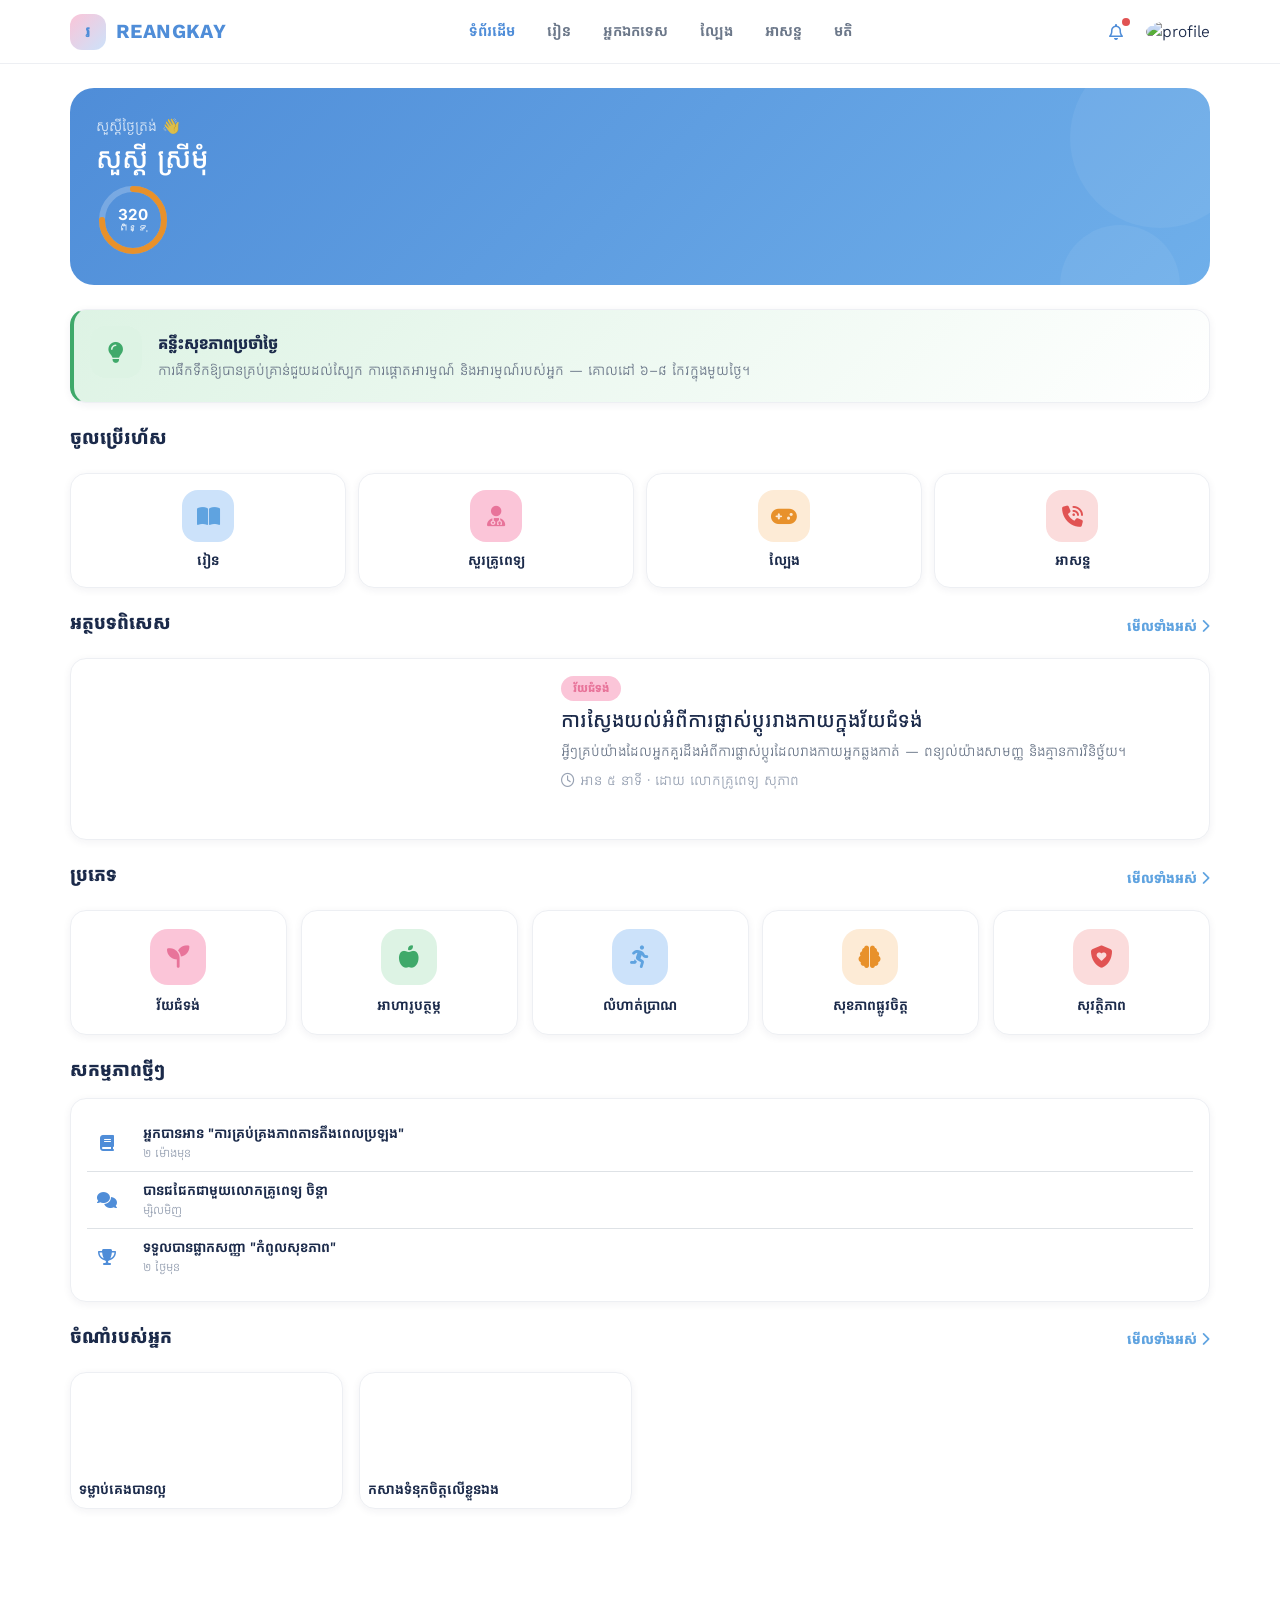
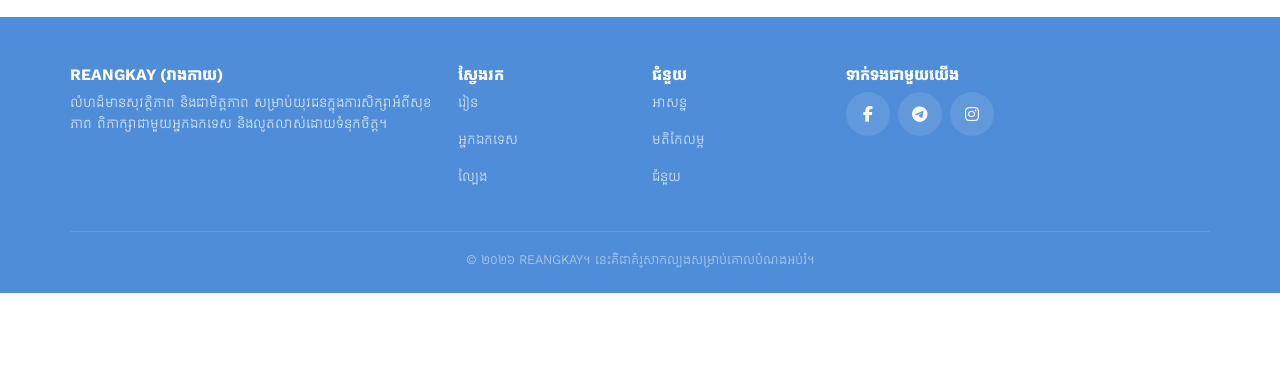
==== commit 337409f1: "New nw" ====
--- a/REANGKAY (3)/index.html
+++ b/REANGKAY (3)/index.html
@@ -1,9 +1,9 @@
 <!DOCTYPE html>
-<html lang="en">
+<html lang="km">
 <head>
 <meta charset="UTF-8">
 <meta name="viewport" content="width=device-width, initial-scale=1.0, viewport-fit=cover">
-<title>REANGKAY | Home</title>
+<title>REANGKAY | ទំព័រដើម</title>
 
 <!-- Fonts -->
 <link rel="preconnect" href="https://fonts.googleapis.com">
@@ -16,6 +16,7 @@
 <link rel="stylesheet" href="css/style.css">
 <link rel="stylesheet" href="css/responsive.css">
 <link rel="stylesheet" href="css/animation.css">
+<link rel="stylesheet" href="feedback.html">
 </head>
 <body>
 
@@ -27,11 +28,12 @@
   <div class="container-app d-flex align-items-center justify-content-between w-100">
     <a href="index.html" class="brand"><span class="logo-dot">រ</span> REANGKAY</a>
     <nav class="d-none d-lg-flex gap-1">
-      <a href="index.html" class="nav-link">Home</a>
-      <a href="information.html" class="nav-link">Learn</a>
-      <a href="specialists.html" class="nav-link">Specialists</a>
-      <a href="games.html" class="nav-link">Games</a>
-      <a href="emergency.html" class="nav-link">Emergency</a>
+      <a href="index.html" class="nav-link">ទំព័រដើម</a>
+      <a href="information.html" class="nav-link">រៀន</a>
+      <a href="specialists.html" class="nav-link">អ្នកឯកទេស</a>
+      <a href="games.html" class="nav-link">ល្បែង</a>
+      <a href="emergency.html" class="nav-link">អាសន្ន</a>
+      <a href="feedback.html" class="nav-link">មតិ</a>
     </nav>
     <div class="d-flex align-items-center gap-2">
       <button class="btn-icon-circle position-relative" id="notifBell">
@@ -50,14 +52,24 @@
   <section class="hero-greeting mb-4 fade-in">
     <div class="d-flex justify-content-between align-items-start">
       <div>
-        <p class="mb-1" style="opacity:.8;font-size:.9rem;">Good afternoon 👋</p>
-        <h3 class="text-white mb-2">Hi, Sreymom</h3>
-        <span class="streak-pill"><i class="fa-solid fa-fire"></i> 7 day streak</span>
+        <p class="mb-1" style="opacity:.8;font-size:.9rem;">សួស្តីថ្ងៃត្រង់ 👋</p>
+        <h3 class="text-white mb-2">សួស្តី ស្រីមុំ</h3>
+        <!-- <span class="streak-pill"><i class="fa-solid fa-fire"></i> ៧ ថ្ងៃជាប់គ្នា</span>
       </div>
       <div class="text-end">
-        <div class="badge-r" style="background:rgba(255,255,255,.15);color:#fff;"><i class="fa-solid fa-star"></i> 320 XP</div>
-      </div>
-    </div>
+        <div class="badge-r" style="background:rgba(255,255,255,.15);color:#fff;"><i class="fa-solid fa-star"></i> ៣២០ ពិន្ទុ</div>
+      </div>
+    </div> -->
+          <!-- XP progress ring -->
+      <div class="xp-ring">
+        <svg viewBox="0 0 74 74">
+          <circle class="track" cx="37" cy="37" r="31"></circle>
+          <circle class="prog" cx="37" cy="37" r="31" stroke-dasharray="194.8" stroke-dashoffset="49"></circle>
+        </svg>
+        <div class="val">320<small>ពិន្ទុ</small></div>
+      </div>
+    </div>
+  </section>
   </section>
 
   <!-- Health Tip -->
@@ -65,8 +77,8 @@
     <div class="d-flex align-items-center gap-3">
       <div class="quick-access-icon" style="background:var(--green);color:var(--green-dark);"><i class="fa-solid fa-lightbulb"></i></div>
       <div>
-        <p class="fw-bold mb-1">Health Tip of the Day</p>
-        <p class="mb-0 text-muted-r small">Drinking enough water helps your skin, focus, and mood — aim for 6–8 glasses a day.</p>
+        <p class="fw-bold mb-1">គន្លឹះសុខភាពប្រចាំថ្ងៃ</p>
+        <p class="mb-0 text-muted-r small">ការផឹកទឹកឱ្យបានគ្រប់គ្រាន់ជួយដល់ស្បែក ការផ្តោតអារម្មណ៍ និងអារម្មណ៍របស់អ្នក — គោលដៅ ៦–៨ កែវក្នុងមួយថ្ងៃ។</p>
       </div>
     </div>
   </section>
@@ -74,24 +86,24 @@
   <!-- Quick Access -->
   <section class="mb-4">
     <div class="d-flex justify-content-between align-items-center mb-3">
-      <h2 class="section-title">Quick Access</h2>
+      <h2 class="section-title">ចូលប្រើរហ័ស</h2>
     </div>
     <div class="quick-access-grid">
       <a href="information.html" class="card-r hoverable text-center p-3 reveal">
         <div class="quick-access-icon mx-auto" style="background:var(--male);color:var(--male-dark);"><i class="fa-solid fa-book-open"></i></div>
-        <p class="small fw-semibold mb-0">Learn</p>
+        <p class="small fw-semibold mb-0">រៀន</p>
       </a>
       <a href="specialists.html" class="card-r hoverable text-center p-3 reveal">
         <div class="quick-access-icon mx-auto" style="background:var(--female);color:var(--female-dark);"><i class="fa-solid fa-user-doctor"></i></div>
-        <p class="small fw-semibold mb-0">Ask a Doctor</p>
+        <p class="small fw-semibold mb-0">សួរគ្រូពេទ្យ</p>
       </a>
       <a href="games.html" class="card-r hoverable text-center p-3 reveal">
         <div class="quick-access-icon mx-auto" style="background:var(--orange);color:var(--orange-dark);"><i class="fa-solid fa-gamepad"></i></div>
-        <p class="small fw-semibold mb-0">Games</p>
+        <p class="small fw-semibold mb-0">ល្បែង</p>
       </a>
       <a href="emergency.html" class="card-r hoverable text-center p-3 reveal">
         <div class="quick-access-icon mx-auto" style="background:var(--red);color:var(--red-dark);"><i class="fa-solid fa-phone-volume"></i></div>
-        <p class="small fw-semibold mb-0">Emergency</p>
+        <p class="small fw-semibold mb-0">អាសន្ន</p>
       </a>
     </div>
   </section>
@@ -99,8 +111,8 @@
   <!-- Featured Article -->
   <section class="mb-4">
     <div class="d-flex justify-content-between align-items-center mb-3">
-      <h2 class="section-title">Featured Article</h2>
-      <a href="information.html" class="see-all">See all <i class="fa-solid fa-chevron-right"></i></a>
+      <h2 class="section-title">អត្ថបទពិសេស</h2>
+      <a href="information.html" class="see-all">មើលទាំងអស់ <i class="fa-solid fa-chevron-right"></i></a>
     </div>
     <a href="article.html" class="card-r hoverable d-block overflow-hidden reveal">
       <div class="row g-0">
@@ -108,10 +120,10 @@
           <div style="height:180px;background:url('https://images.unsplash.com/photo-1520880867055-1e30d1cb001c?w=600&q=60') center/cover;" class="rounded-top rounded-md-start"></div>
         </div>
         <div class="col-md-7 p-3">
-          <span class="badge-r badge-female mb-2">Puberty</span>
-          <h5 class="mb-2">Understanding Body Changes During Puberty</h5>
-          <p class="text-muted-r small mb-2">Everything you need to know about the changes your body goes through — explained simply and without judgment.</p>
-          <p class="text-soft-r small mb-0"><i class="fa-regular fa-clock"></i> 5 min read · By Dr. Sopheak</p>
+          <span class="badge-r badge-female mb-2">វ័យជំទង់</span>
+          <h5 class="mb-2">ការស្វែងយល់អំពីការផ្លាស់ប្តូររាងកាយក្នុងវ័យជំទង់</h5>
+          <p class="text-muted-r small mb-2">អ្វីៗគ្រប់យ៉ាងដែលអ្នកគួរដឹងអំពីការផ្លាស់ប្តូរដែលរាងកាយអ្នកឆ្លងកាត់ — ពន្យល់យ៉ាងសាមញ្ញ និងគ្មានការវិនិច្ឆ័យ។</p>
+          <p class="text-soft-r small mb-0"><i class="fa-regular fa-clock"></i> អាន ៥ នាទី · ដោយ លោកគ្រូពេទ្យ សុភាព</p>
         </div>
       </div>
     </a>
@@ -120,56 +132,56 @@
   <!-- Categories -->
   <section class="mb-4">
     <div class="d-flex justify-content-between align-items-center mb-3">
-      <h2 class="section-title">Categories</h2>
-      <a href="information.html" class="see-all">See all <i class="fa-solid fa-chevron-right"></i></a>
+      <h2 class="section-title">ប្រភេទ</h2>
+      <a href="information.html" class="see-all">មើលទាំងអស់ <i class="fa-solid fa-chevron-right"></i></a>
     </div>
     <div class="category-grid">
       <a href="information.html" class="card-r hoverable category-card reveal">
         <div class="cat-icon mx-auto" style="background:var(--female);color:var(--female-dark);"><i class="fa-solid fa-seedling"></i></div>
-        <p class="small fw-semibold mb-0">Puberty</p>
+        <p class="small fw-semibold mb-0">វ័យជំទង់</p>
       </a>
       <a href="information.html" class="card-r hoverable category-card reveal">
         <div class="cat-icon mx-auto" style="background:var(--green);color:var(--green-dark);"><i class="fa-solid fa-apple-whole"></i></div>
-        <p class="small fw-semibold mb-0">Nutrition</p>
+        <p class="small fw-semibold mb-0">អាហារូបត្ថម្ភ</p>
       </a>
       <a href="information.html" class="card-r hoverable category-card reveal">
         <div class="cat-icon mx-auto" style="background:var(--male);color:var(--male-dark);"><i class="fa-solid fa-person-running"></i></div>
-        <p class="small fw-semibold mb-0">Exercise</p>
+        <p class="small fw-semibold mb-0">លំហាត់ប្រាណ</p>
       </a>
       <a href="information.html" class="card-r hoverable category-card reveal">
         <div class="cat-icon mx-auto" style="background:var(--orange);color:var(--orange-dark);"><i class="fa-solid fa-brain"></i></div>
-        <p class="small fw-semibold mb-0">Mental Health</p>
+        <p class="small fw-semibold mb-0">សុខភាពផ្លូវចិត្ត</p>
       </a>
       <a href="information.html" class="card-r hoverable category-card reveal">
         <div class="cat-icon mx-auto" style="background:var(--red);color:var(--red-dark);"><i class="fa-solid fa-shield-heart"></i></div>
-        <p class="small fw-semibold mb-0">Safety</p>
+        <p class="small fw-semibold mb-0">សុវត្ថិភាព</p>
       </a>
     </div>
   </section>
 
   <!-- Recent Activity -->
   <section class="mb-4">
-    <h2 class="section-title mb-3">Recent Activity</h2>
+    <h2 class="section-title mb-3">សកម្មភាពថ្មីៗ</h2>
     <div class="card-r p-3 reveal">
       <div class="d-flex align-items-center gap-3 py-2 border-bottom">
         <div class="settings-icon"><i class="fa-solid fa-book"></i></div>
         <div class="flex-grow-1">
-          <p class="mb-0 fw-semibold small">You read "Managing Exam Stress"</p>
-          <p class="mb-0 text-soft-r" style="font-size:.75rem;">2 hours ago</p>
+          <p class="mb-0 fw-semibold small">អ្នកបានអាន "ការគ្រប់គ្រងភាពតានតឹងពេលប្រឡង"</p>
+          <p class="mb-0 text-soft-r" style="font-size:.75rem;">២ ម៉ោងមុន</p>
         </div>
       </div>
       <div class="d-flex align-items-center gap-3 py-2 border-bottom">
         <div class="settings-icon"><i class="fa-solid fa-comments"></i></div>
         <div class="flex-grow-1">
-          <p class="mb-0 fw-semibold small">Chatted with Dr. Chenda</p>
-          <p class="mb-0 text-soft-r" style="font-size:.75rem;">Yesterday</p>
+          <p class="mb-0 fw-semibold small">បានជជែកជាមួយលោកគ្រូពេទ្យ ចិន្តា</p>
+          <p class="mb-0 text-soft-r" style="font-size:.75rem;">ម្សិលមិញ</p>
         </div>
       </div>
       <div class="d-flex align-items-center gap-3 py-2">
         <div class="settings-icon"><i class="fa-solid fa-trophy"></i></div>
         <div class="flex-grow-1">
-          <p class="mb-0 fw-semibold small">Earned "Health Champion" badge</p>
-          <p class="mb-0 text-soft-r" style="font-size:.75rem;">2 days ago</p>
+          <p class="mb-0 fw-semibold small">ទទួលបានផ្លាកសញ្ញា "កំពូលសុខភាព"</p>
+          <p class="mb-0 text-soft-r" style="font-size:.75rem;">២ ថ្ងៃមុន</p>
         </div>
       </div>
     </div>
@@ -178,20 +190,20 @@
   <!-- Bookmarks preview -->
   <section class="mb-4">
     <div class="d-flex justify-content-between align-items-center mb-3">
-      <h2 class="section-title">Your Bookmarks</h2>
-      <a href="bookmarks.html" class="see-all">See all <i class="fa-solid fa-chevron-right"></i></a>
+      <h2 class="section-title">ចំណាំរបស់អ្នក</h2>
+      <a href="bookmarks.html" class="see-all">មើលទាំងអស់ <i class="fa-solid fa-chevron-right"></i></a>
     </div>
     <div class="row g-3">
       <div class="col-6 col-md-3">
         <a href="article.html" class="card-r hoverable d-block p-2 reveal">
           <div style="height:90px;background:url('https://images.unsplash.com/photo-1490645935967-10de6ba17061?w=400&q=60') center/cover;border-radius:10px;"></div>
-          <p class="small fw-semibold mt-2 mb-0">Healthy Sleep Habits</p>
+          <p class="small fw-semibold mt-2 mb-0">ទម្លាប់គេងបានល្អ</p>
         </a>
       </div>
       <div class="col-6 col-md-3">
         <a href="article.html" class="card-r hoverable d-block p-2 reveal">
           <div style="height:90px;background:url('https://images.unsplash.com/photo-1498837167922-ddd27525d352?w=400&q=60') center/cover;border-radius:10px;"></div>
-          <p class="small fw-semibold mt-2 mb-0">Building Self-Confidence</p>
+          <p class="small fw-semibold mt-2 mb-0">កសាងទំនុកចិត្តលើខ្លួនឯង</p>
         </a>
       </div>
     </div>
@@ -205,22 +217,22 @@
     <div class="row g-4">
       <div class="col-lg-4">
         <h6 class="fw-bold mb-2">REANGKAY (រាងកាយ)</h6>
-        <p class="small">A safe, friendly space for youth to learn about health, talk to specialists, and grow with confidence.</p>
+        <p class="small">លំហដ៏មានសុវត្ថិភាព និងជាមិត្តភាព សម្រាប់យុវជនក្នុងការសិក្សាអំពីសុខភាព ពិភាក្សាជាមួយអ្នកឯកទេស និងលូតលាស់ដោយទំនុកចិត្ត។</p>
       </div>
       <div class="col-6 col-lg-2">
-        <h6 class="fw-bold mb-2">Explore</h6>
-        <p class="small"><a href="information.html">Learn</a></p>
-        <p class="small"><a href="specialists.html">Specialists</a></p>
-        <p class="small"><a href="games.html">Games</a></p>
+        <h6 class="fw-bold mb-2">ស្វែងរក</h6>
+        <p class="small"><a href="information.html">រៀន</a></p>
+        <p class="small"><a href="specialists.html">អ្នកឯកទេស</a></p>
+        <p class="small"><a href="games.html">ល្បែង</a></p>
       </div>
       <div class="col-6 col-lg-2">
-        <h6 class="fw-bold mb-2">Support</h6>
-        <p class="small"><a href="emergency.html">Emergency</a></p>
-        <p class="small"><a href="feedback.html">Feedback</a></p>
-        <p class="small"><a href="settings.html">Help</a></p>
+        <h6 class="fw-bold mb-2">ជំនួយ</h6>
+        <p class="small"><a href="emergency.html">អាសន្ន</a></p>
+        <p class="small"><a href="feedback.html">មតិកែលម្អ</a></p>
+        <p class="small"><a href="settings.html">ជំនួយ</a></p>
       </div>
       <div class="col-lg-4">
-        <h6 class="fw-bold mb-2">Stay in touch</h6>
+        <h6 class="fw-bold mb-2">ទាក់ទងជាមួយយើង</h6>
         <div class="d-flex gap-2">
           <a href="#" class="btn-icon-circle" style="background:rgba(255,255,255,.1);color:#fff;"><i class="fa-brands fa-facebook-f"></i></a>
           <a href="#" class="btn-icon-circle" style="background:rgba(255,255,255,.1);color:#fff;"><i class="fa-brands fa-telegram"></i></a>
@@ -228,18 +240,18 @@
         </div>
       </div>
     </div>
-    <div class="footer-bottom text-center">© 2026 REANGKAY. This is a prototype for educational purposes.</div>
+    <div class="footer-bottom text-center">© ២០២៦ REANGKAY។ នេះគឺជាគំរូសាកល្បងសម្រាប់គោលបំណងអប់រំ។</div>
   </div>
 </footer>
 
 <!-- ============================= BOTTOM NAV (Mobile) ============================= -->
 <nav class="bottomnav">
   <div class="bn-items">
-    <a href="index.html" class="bn-item"><i class="fa-solid fa-house"></i>Home</a>
-    <a href="information.html" class="bn-item"><i class="fa-solid fa-book-open"></i>Learn</a>
+    <a href="index.html" class="bn-item"><i class="fa-solid fa-house"></i>ទំព័រដើម</a>
+    <a href="information.html" class="bn-item"><i class="fa-solid fa-book-open"></i>រៀន</a>
     <a href="consultation.html" class="bn-item"><div class="fab-wrap"><i class="fa-solid fa-comment-medical"></i></div></a>
-    <a href="games.html" class="bn-item"><i class="fa-solid fa-gamepad"></i>Games</a>
-    <a href="profile.html" class="bn-item"><i class="fa-solid fa-user"></i>Profile</a>
+    <a href="games.html" class="bn-item"><i class="fa-solid fa-gamepad"></i>ល្បែង</a>
+    <a href="profile.html" class="bn-item"><i class="fa-solid fa-user"></i>ប្រវត្តិរូប</a>
   </div>
 </nav>
 
@@ -248,4 +260,4 @@
 <script src="js/main.js"></script>
 <script src="js/navigation.js"></script>
 </body>
-</html>
+</html>
--- a/REANGKAY (3)/css/style.css
+++ b/REANGKAY (3)/css/style.css
@@ -3,8 +3,11 @@
    Modern healthcare UI for youth, Khmer/English bilingual
    ========================================================================== */
 
-
-:root{
+.fa-solid, .fa-regular, .fa-brands,
+[class^="fa-"], [class*=" fa-"] {
+  font-family: "Font Awesome 6 Free", "Font Awesome 6 Brands" !important;
+}
+  :root{
   --primary:#4F8DD8;
   --primary-light:#6FAFEA;
   --primary-dark:#2F6CB5;
@@ -12,58 +15,94 @@
   --female-dark:#E8749A;
   --male:#CCE2FA;
   --male-dark:#5FA3E0;
-  --bg:#F8F9FA;
+  --bg:#ffffff;
   --card:#FFFFFF;
-
+ 
   --green:#DDF3E4;
   --green-dark:#3FA96A;
   --orange:#FDEBD6;
   --orange-dark:#E8912B;
   --red:#FBDCDC;
   --red-dark:#E15353;
-
+ 
   --text:#1B2A4A;
   --text-muted:#6B7789;
   --text-soft:#98A2B3;
   --border:#EDEFF3;
-
+ 
   --radius:16px;
   --radius-sm:10px;
   --radius-lg:24px;
   --shadow-sm:0 2px 8px rgba(27,42,74,.06);
   --shadow-md:0 8px 24px rgba(27,42,74,.10);
   --shadow-lg:0 16px 40px rgba(27,42,74,.14);
-
+ 
   --nav-h:64px;
   --bottomnav-h:72px;
 }
-
-*{box-sizing:border-box;}
-
-body{
-  font-family:'Inter','Kantumruy Pro',sans-serif;
-  background:var(--bg);
-  color:var(--text);
-  -webkit-font-smoothing:antialiased;
-  padding-bottom:0;
-}
-
-:lang(km), .khmer{
-  font-family:'Kantumruy Pro','Inter',sans-serif;
-}
-
-h1,h2,h3,h4,h5,h6{
-  font-weight:700;
-  color:var(--primary);
-  letter-spacing:-.01em;
-}
-
-a{ text-decoration:none; color:inherit; }
-:focus-visible{ outline:3px solid var(--male-dark); outline-offset:2px; }
-
-::-webkit-scrollbar{ width:8px; height:8px; }
-::-webkit-scrollbar-thumb{ background:#D8DEE8; border-radius:8px; }
-
+  *{box-sizing:border-box;}
+  body{
+    margin:0;
+    background:var(--bg);
+    color:var(--text);
+    font-family:'Kantumruy Pro','Inter',sans-serif;
+    -webkit-font-smoothing:antialiased;
+    padding-bottom:96px;
+  }
+  a{ text-decoration:none; color:inherit; }
+  .container-app{ max-width:1080px; margin:0 auto; padding:0 20px; }
+ 
+  .topnav{
+    position:sticky; top:0; z-index:40;
+    background:rgba(245,246,241,.85);
+    backdrop-filter:blur(10px);
+    border-bottom:1px solid var(--border);
+    padding:14px 0;
+  }
+  .topnav .container-app{ display:flex; align-items:center; justify-content:space-between; }
+  .brand{ display:flex; align-items:center; gap:8px; font-weight:700; font-size:1.05rem; letter-spacing:.02em; color:var(--primary-dark); }
+  .logo-dot{
+    width:34px; height:34px; border-radius:10px; background:var(--primary-dark);
+    color:#fff; display:flex; align-items:center; justify-content:center;
+    font-weight:700; font-size:1.1rem;
+  }
+  .nav-links{ display:flex; gap:6px; }
+  .nav-link{ padding:9px 16px; border-radius:100px; font-size:.92rem; font-weight:600; color:var(--text-muted); transition:.2s; }
+  .nav-link:hover, .nav-link.active{ background:var(--male); color:var(--primary-dark); }
+  .nav-right{ display:flex; align-items:center; gap:10px; }
+  .icon-btn{
+    width:40px; height:40px; border-radius:50%; border:1px solid var(--border); background:var(--card);
+    display:flex; align-items:center; justify-content:center; color:var(--text-muted); position:relative; cursor:pointer;
+  }
+  .icon-btn .dot{ position:absolute; top:9px; right:9px; width:7px; height:7px; border-radius:50%; background:var(--red-dark); }
+  .avatar{ width:40px; height:40px; border-radius:50%; object-fit:cover; border:2px solid var(--card); box-shadow:0 0 0 2px var(--male); }
+ 
+  @media (max-width:991px){ .nav-links{ display:none; } }
+ 
+  .hero{
+    position:relative; overflow:hidden;
+    background:linear-gradient(160deg,var(--primary-dark),var(--primary) 78%);
+    border-radius:24px; color:#fff; padding:30px 26px; margin:22px 0 26px;
+  }
+  .hero-motif{ position:absolute; inset:0; opacity:.16; }
+  .hero-top{ display:flex; justify-content:space-between; align-items:flex-start; gap:16px; position:relative; z-index:1; }
+  .hero-greet{ font-size:.86rem; opacity:.85; margin:0 0 6px; }
+  .hero-name{ font-size:1.6rem; margin:0 0 12px; font-weight:700; }
+  .streak-row{ display:flex; align-items:center; gap:6px; }
+  .streak-dots{ display:flex; gap:4px; }
+  .streak-dots span{ width:7px; height:7px; border-radius:50%; background:rgba(255,255,255,.35); }
+  .streak-dots span.on{ background:var(--orange-dark); }
+  .streak-label{ font-size:.8rem; opacity:.9; margin-left:4px; }
+/* ---------- XP progress ring (the requested circle) ---------- */
+  .xp-ring{ position:relative; width:74px; height:74px; flex-shrink:0; }
+  .xp-ring svg{ transform:rotate(-90deg); width:74px; height:74px; }
+  .xp-ring .track{ fill:none; stroke:rgba(255,255,255,.22); stroke-width:6; }
+  .xp-ring .prog{ fill:none; stroke:var(--orange-dark); stroke-width:6; stroke-linecap:round; }
+  .xp-ring .val{
+    position:absolute; inset:0; display:flex; flex-direction:column; align-items:center; justify-content:center;
+    font-family:'Inter',sans-serif; font-size:.95rem; font-weight:700; line-height:1;
+  }
+  .xp-ring .val small{ font-weight:600; opacity:.8; font-size:.55rem; margin-top:2px; letter-spacing:.04em; }
 /* ==========================================================================
    TOP NAVIGATION (Desktop)
    ========================================================================== */
@@ -412,7 +451,8 @@
    EMERGENCY
    ========================================================================== */
 .emergency-num-card{
-  padding:18px; text-align:center;
+  padding:18px; text-align:center; 
+  
 }
 .emergency-num-card .num-icon{
   width:60px;height:60px;border-radius:50%;
@@ -424,6 +464,153 @@
   background:var(--red-dark); color:#fff; border-radius:var(--radius-sm);
   padding:12px; font-weight:700; width:100%; border:none;
 }
+/* ==========================
+   Hospital Cards
+========================== */
+@media (max-width:576px){
+
+    .hospital-image{
+        height:160px;
+    }
+
+    .hospital-content{
+        padding:15px;
+    }
+
+    .hospital-name{
+        font-size:.95rem;
+    }
+
+    .hospital-location{
+        font-size:.8rem;
+    }
+}
+.hospital-card{
+    display:flex;
+    flex-direction:column;
+    border-radius:20px;
+    overflow:hidden;
+    background:#fff;
+    padding:20px;
+    text-align:center;
+}
+
+/* Top section */
+.hospital-logo{
+    width:180px;          /* Increase width */
+    height:180px;         /* Increase height */
+    margin:0 auto 20px;   /* Center horizontally */
+    border-radius:20px;
+    overflow:hidden;
+    flex-shrink:0;
+}
+
+.hospital-logo img{
+    width:100%;
+    height:100%;
+    object-fit:cover;
+    display:block;
+}
+
+.hospital-content{
+    flex:1;
+    display:flex;
+    flex-direction:column;
+    justify-content:space-between;
+}
+
+.hospital-card:hover{
+    transform: translateY(-5px);
+    box-shadow: var(--shadow-md);
+}
+
+/* Top Image */
+.hospital-image{
+    width:100%;
+    height:260px;          /* Controls image height */
+    overflow:hidden;
+    border-radius:20px 20px 0 0;
+    position:relative;
+}
+
+.hospital-image img{
+    width:100%;
+    height:100%;
+    object-fit:cover;      /* Makes image fill the container */
+    object-position:center;
+    display:block;
+
+    transition:transform .5s ease;
+}
+
+/* Bottom Content */
+.hospital-content{
+    padding: 20px;
+    text-align: center;
+}
+
+.hospital-logo{
+    width:120px;
+    height:120px;
+    border-radius:20px;
+    overflow:hidden;
+    margin-bottom:15px;
+
+    /* Remove these */
+    /* display:flex;
+    align-items:center;
+    justify-content:center; */
+
+    background: transparent;
+}
+
+.hospital-logo img{
+    width:100%;
+    height:100%;
+    object-fit:cover;   /* fills the container */
+    display:block;
+}
+.hospital-name{
+    font-size:1.05rem;
+    font-weight:800;
+    color:var(--text);
+    margin-bottom:8px;
+}
+
+
+.hospital-location{
+    color:var(--text-muted);
+    font-size:.9rem;
+    margin-bottom:8px;
+}
+
+
+.hospital-status{
+    color:var(--green-dark);
+    font-size:.85rem;
+    font-weight:600;
+    margin-bottom:15px;
+}
+
+.hospital-image img{
+    transition:
+        transform .6s ease,
+        filter .6s ease;
+}
+
+
+
+.hospital-card:hover .hospital-image img{
+    transform:scale(1.1);
+}
+
+/* Button */
+
+.hospital-card .btn-primary-r{
+    border-radius:12px;
+    padding:12px;
+}
+
 
 /* ==========================================================================
    GAMES
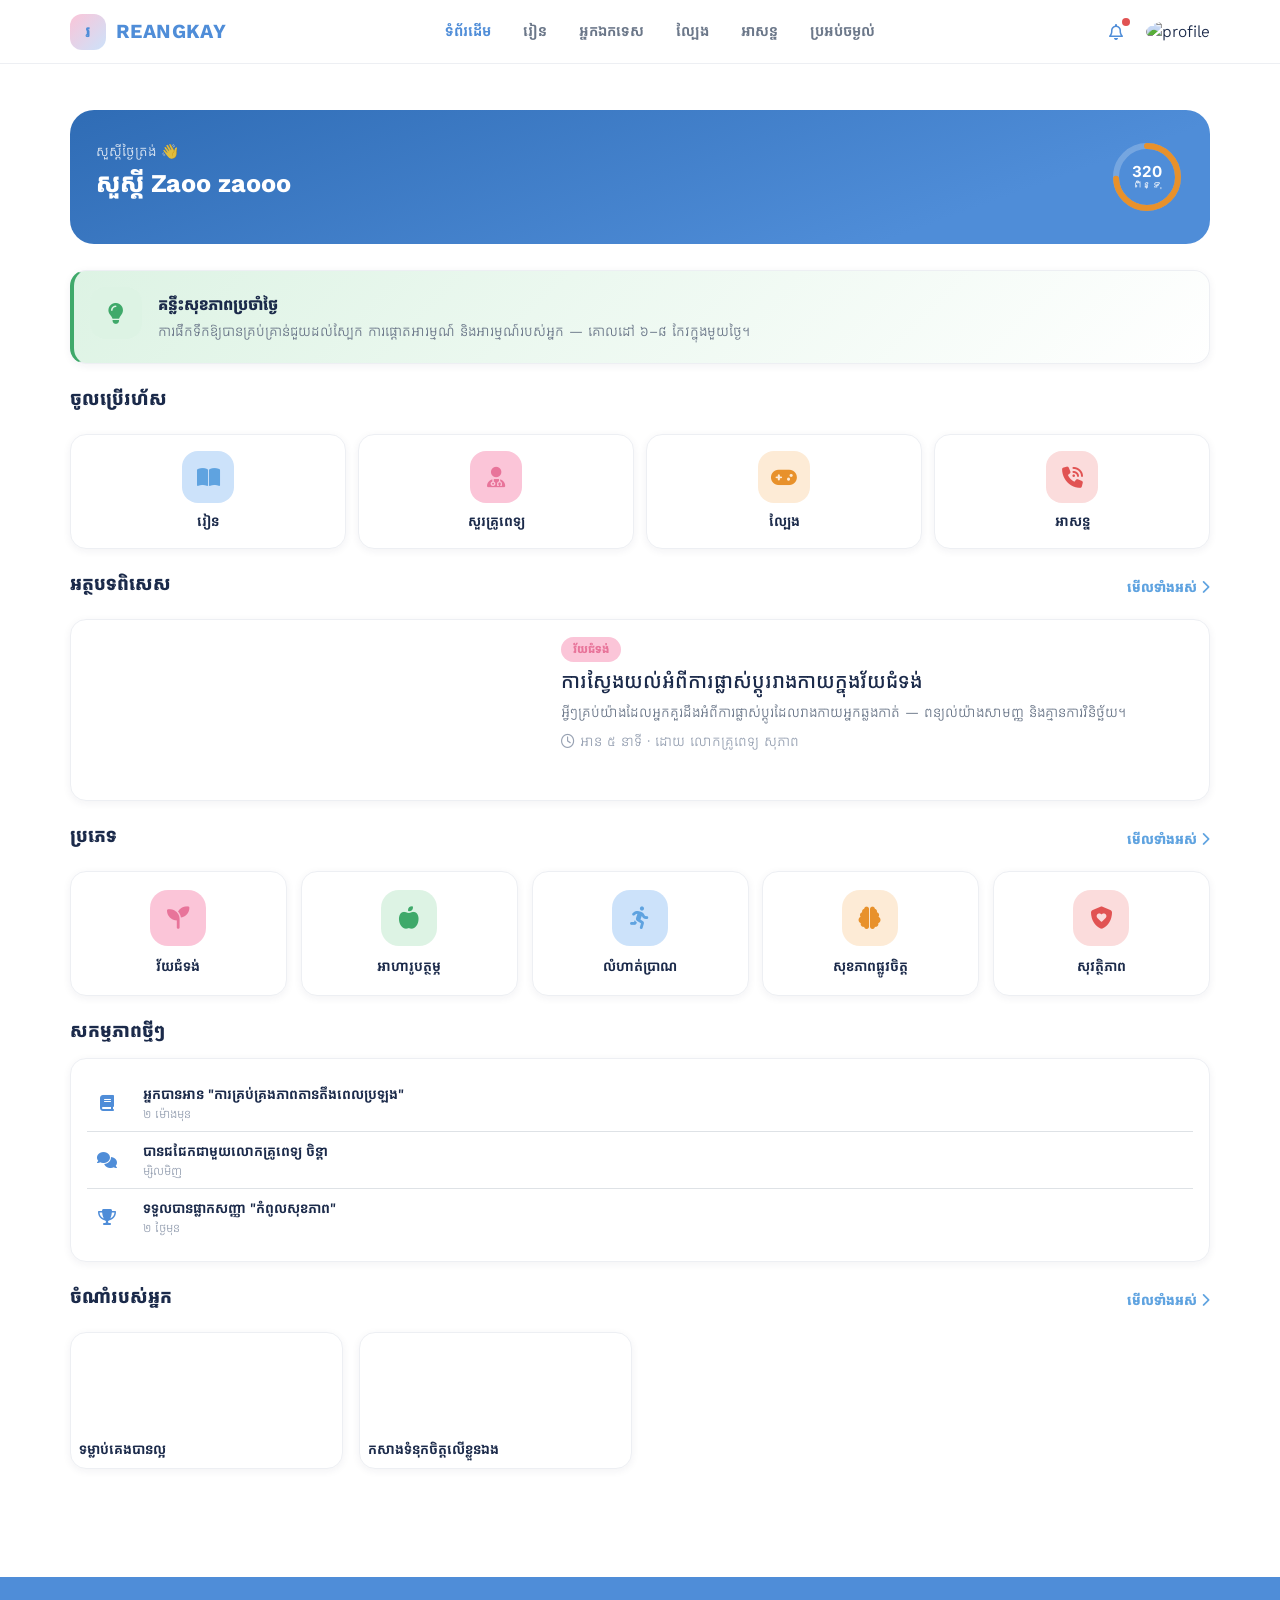
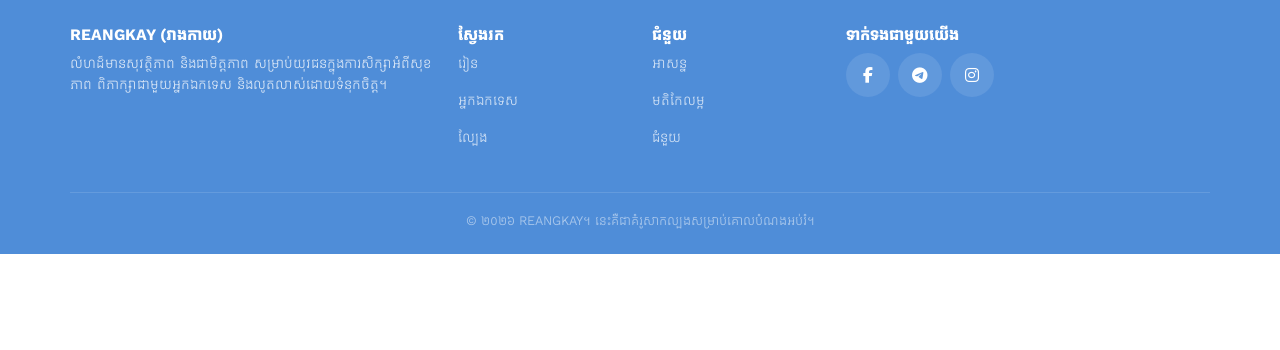
==== commit 22fca03b: "s ssx" ====
--- a/REANGKAY (3)/index.html
+++ b/REANGKAY (3)/index.html
@@ -21,7 +21,6 @@
 <body>
 
 <!-- Loading Screen -->
-<div class="loading-screen"><div class="logo-pulse"></div></div>
 
 <!-- ============================= TOP NAV (Desktop) ============================= -->
 <header class="topnav">
@@ -33,7 +32,8 @@
       <a href="specialists.html" class="nav-link">អ្នកឯកទេស</a>
       <a href="games.html" class="nav-link">ល្បែង</a>
       <a href="emergency.html" class="nav-link">អាសន្ន</a>
-      <a href="feedback.html" class="nav-link">មតិ</a>
+      <a href="anon.html" class="nav-link">ប្រអប់ចម្ងល់</a>
+      <!-- <a href="feedback.html" class="nav-link">មតិ</a> -->
     </nav>
     <div class="d-flex align-items-center gap-2">
       <button class="btn-icon-circle position-relative" id="notifBell">
@@ -49,28 +49,25 @@
 <main class="container-app py-4">
 
   <!-- Greeting Hero -->
-  <section class="hero-greeting mb-4 fade-in">
-    <div class="d-flex justify-content-between align-items-start">
-      <div>
-        <p class="mb-1" style="opacity:.8;font-size:.9rem;">សួស្តីថ្ងៃត្រង់ 👋</p>
-        <h3 class="text-white mb-2">សួស្តី ស្រីមុំ</h3>
-        <!-- <span class="streak-pill"><i class="fa-solid fa-fire"></i> ៧ ថ្ងៃជាប់គ្នា</span>
-      </div>
-      <div class="text-end">
-        <div class="badge-r" style="background:rgba(255,255,255,.15);color:#fff;"><i class="fa-solid fa-star"></i> ៣២០ ពិន្ទុ</div>
-      </div>
-    </div> -->
-          <!-- XP progress ring -->
-      <div class="xp-ring">
-        <svg viewBox="0 0 74 74">
-          <circle class="track" cx="37" cy="37" r="31"></circle>
-          <circle class="prog" cx="37" cy="37" r="31" stroke-dasharray="194.8" stroke-dashoffset="49"></circle>
-        </svg>
-        <div class="val">320<small>ពិន្ទុ</small></div>
-      </div>
-    </div>
-  </section>
-  </section>
+ <div class="hero">
+  <!-- If you have a motif background, keep it here -->
+  <div class="hero-top">
+    <div>
+      <p class="hero-greet">សួស្តីថ្ងៃត្រង់ 👋</p>
+      <h1 class="hero-name">សួស្ដី Zaoo zaooo</h1>
+      <!-- Streak info can go here -->
+    </div>
+    
+    <!-- MOVE THE RING HERE (Inside hero-top) -->
+    <div class="xp-ring">
+      <svg>
+        <circle class="track" cx="37" cy="37" r="31"></circle>
+        <circle class="prog" cx="37" cy="37" r="31" stroke-dasharray="194" stroke-dashoffset="50"></circle>
+      </svg>
+      <div class="val">320<small>ពិន្ទុ</small></div>
+    </div>
+  </div>
+</div>
 
   <!-- Health Tip -->
   <section class="card-r tip-card p-3 mb-4 slide-up">
--- a/REANGKAY (3)/css/style.css
+++ b/REANGKAY (3)/css/style.css
@@ -85,8 +85,14 @@
     border-radius:24px; color:#fff; padding:30px 26px; margin:22px 0 26px;
   }
   .hero-motif{ position:absolute; inset:0; opacity:.16; }
-  .hero-top{ display:flex; justify-content:space-between; align-items:flex-start; gap:16px; position:relative; z-index:1; }
-  .hero-greet{ font-size:.86rem; opacity:.85; margin:0 0 6px; }
+.hero-top {
+    display: flex;
+    justify-content: space-between; /* Pushes text left, ring right */
+    align-items: center;            /* Vertically centers them */
+    gap: 16px;
+    position: relative;
+    z-index: 1;
+  }  .hero-greet{ font-size:.86rem; opacity:.85; margin:0 0 6px; }
   .hero-name{ font-size:1.6rem; margin:0 0 12px; font-weight:700; }
   .streak-row{ display:flex; align-items:center; gap:6px; }
   .streak-dots{ display:flex; gap:4px; }
@@ -106,6 +112,41 @@
 /* ==========================================================================
    TOP NAVIGATION (Desktop)
    ========================================================================== */
+@media (max-width:768px){
+
+.explore-content{
+    flex-direction:column;
+    text-align:center;
+}
+
+.explore-image img{
+    width:200px;
+}
+
+}
+.explore-content{
+    display:flex;
+    align-items:center;
+    justify-content:space-between;
+    gap:40px;
+}
+
+.explore-text{
+    flex:1;
+}
+
+.explore-image{
+    flex: 1;
+    display: flex;
+    justify-content: flex-start; /* Move image to the left */
+    align-items: center;
+}
+
+.explore-image img{
+    width: 150px;
+    height: auto;
+    margin-left: -10px;
+}
 .topnav{
   height:var(--nav-h);
   background:var(--card);
@@ -607,7 +648,7 @@
 /* Button */
 
 .hospital-card .btn-primary-r{
-    border-radius:12px;
+    border-radius:20px;
     padding:12px;
 }
 
@@ -804,4 +845,5 @@
     background:#3B82F6;
     border-color:#3B82F6;
     color:#fff !important;
-}+}
+
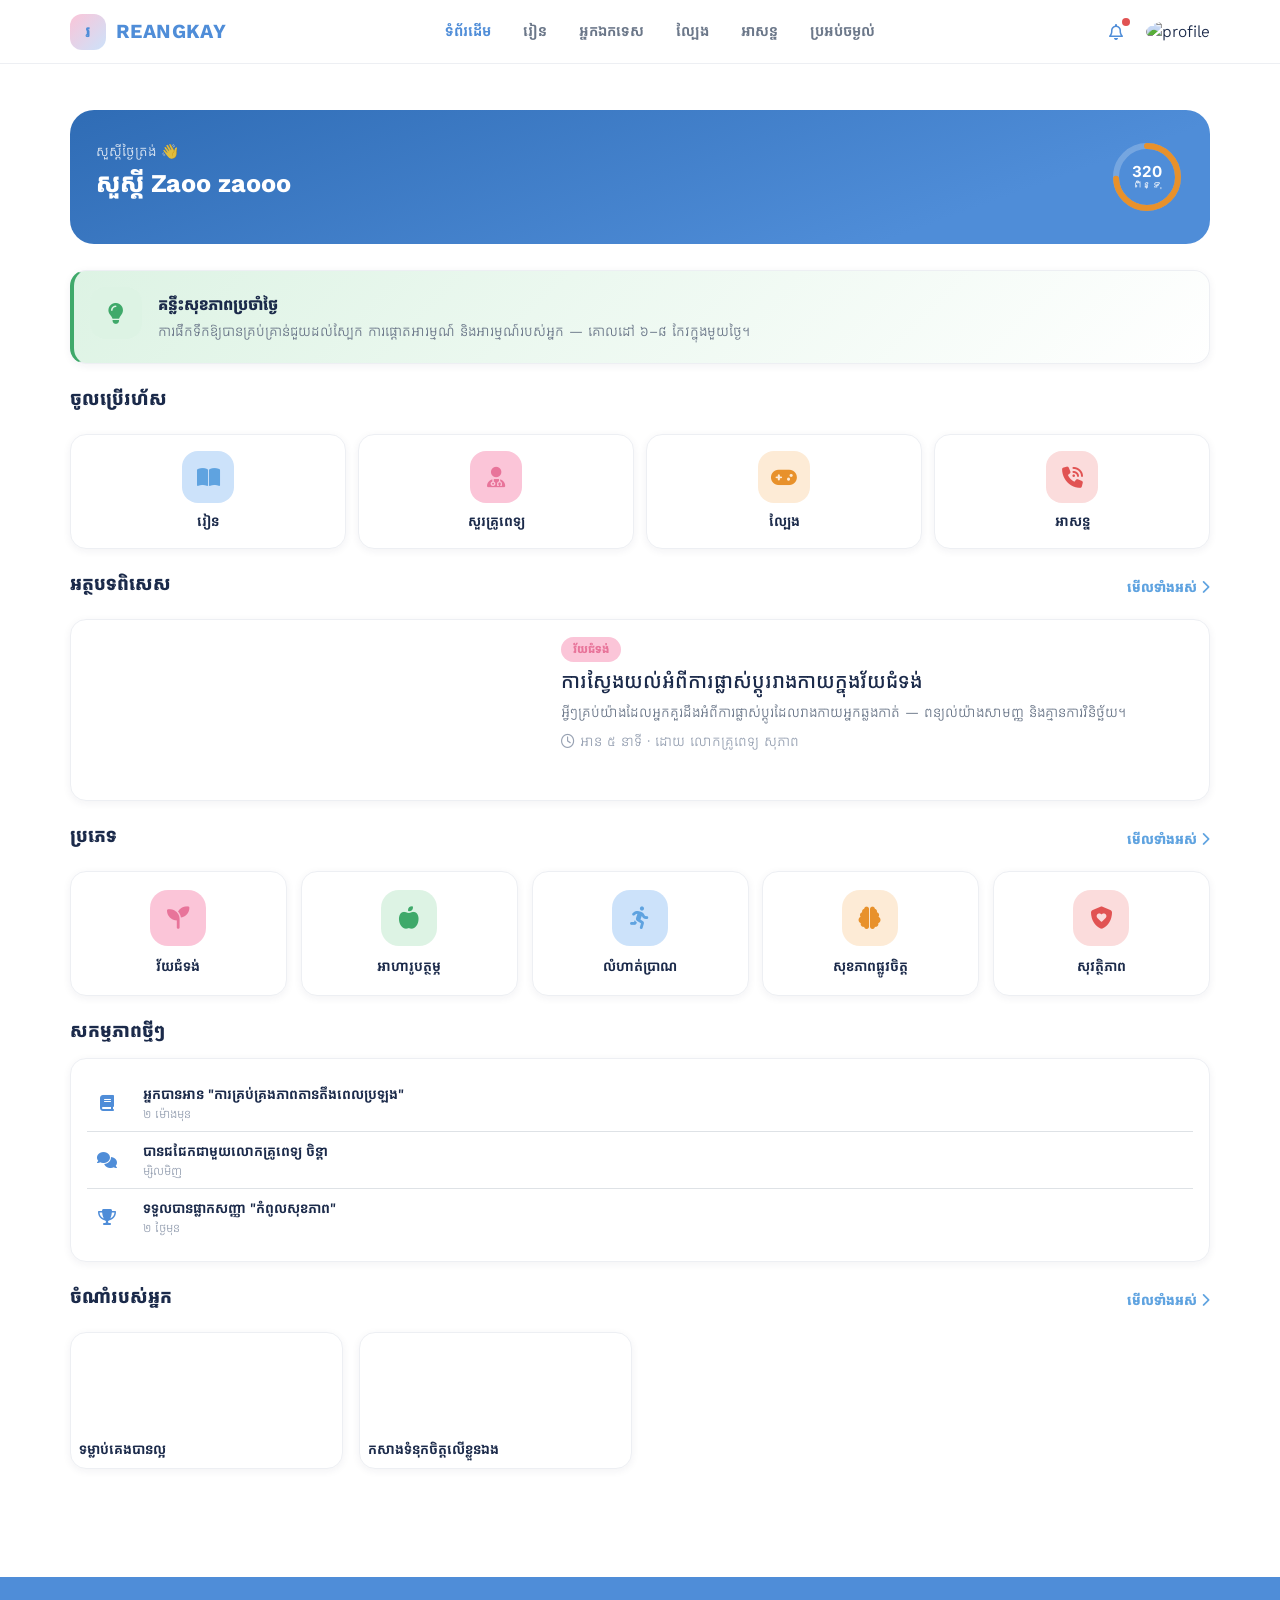
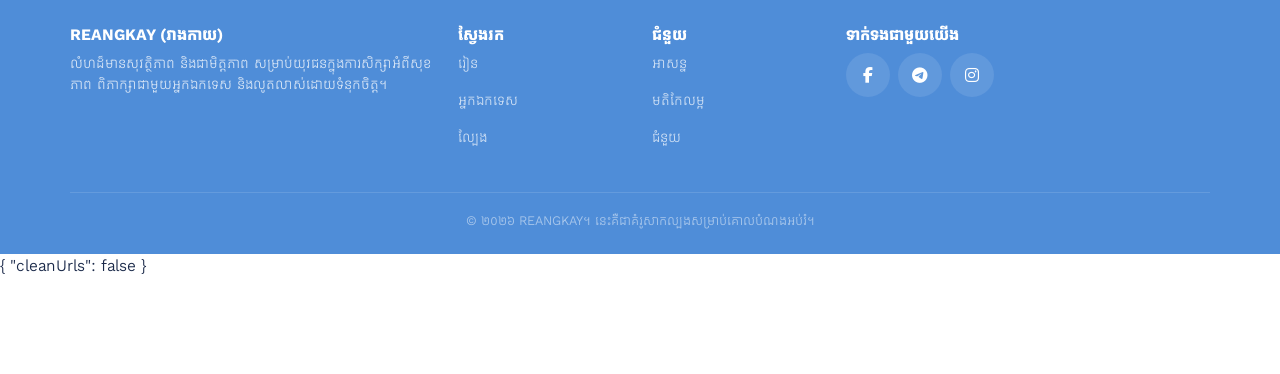
==== commit d6413d98: "Update index.html" ====
--- a/REANGKAY (3)/index.html
+++ b/REANGKAY (3)/index.html
@@ -251,6 +251,9 @@
     <a href="profile.html" class="bn-item"><i class="fa-solid fa-user"></i>ប្រវត្តិរូប</a>
   </div>
 </nav>
+{
+  "cleanUrls": false
+}
 
 <!-- Scripts -->
 <script src="https://cdnjs.cloudflare.com/ajax/libs/bootstrap/5.3.2/js/bootstrap.bundle.min.js"></script>
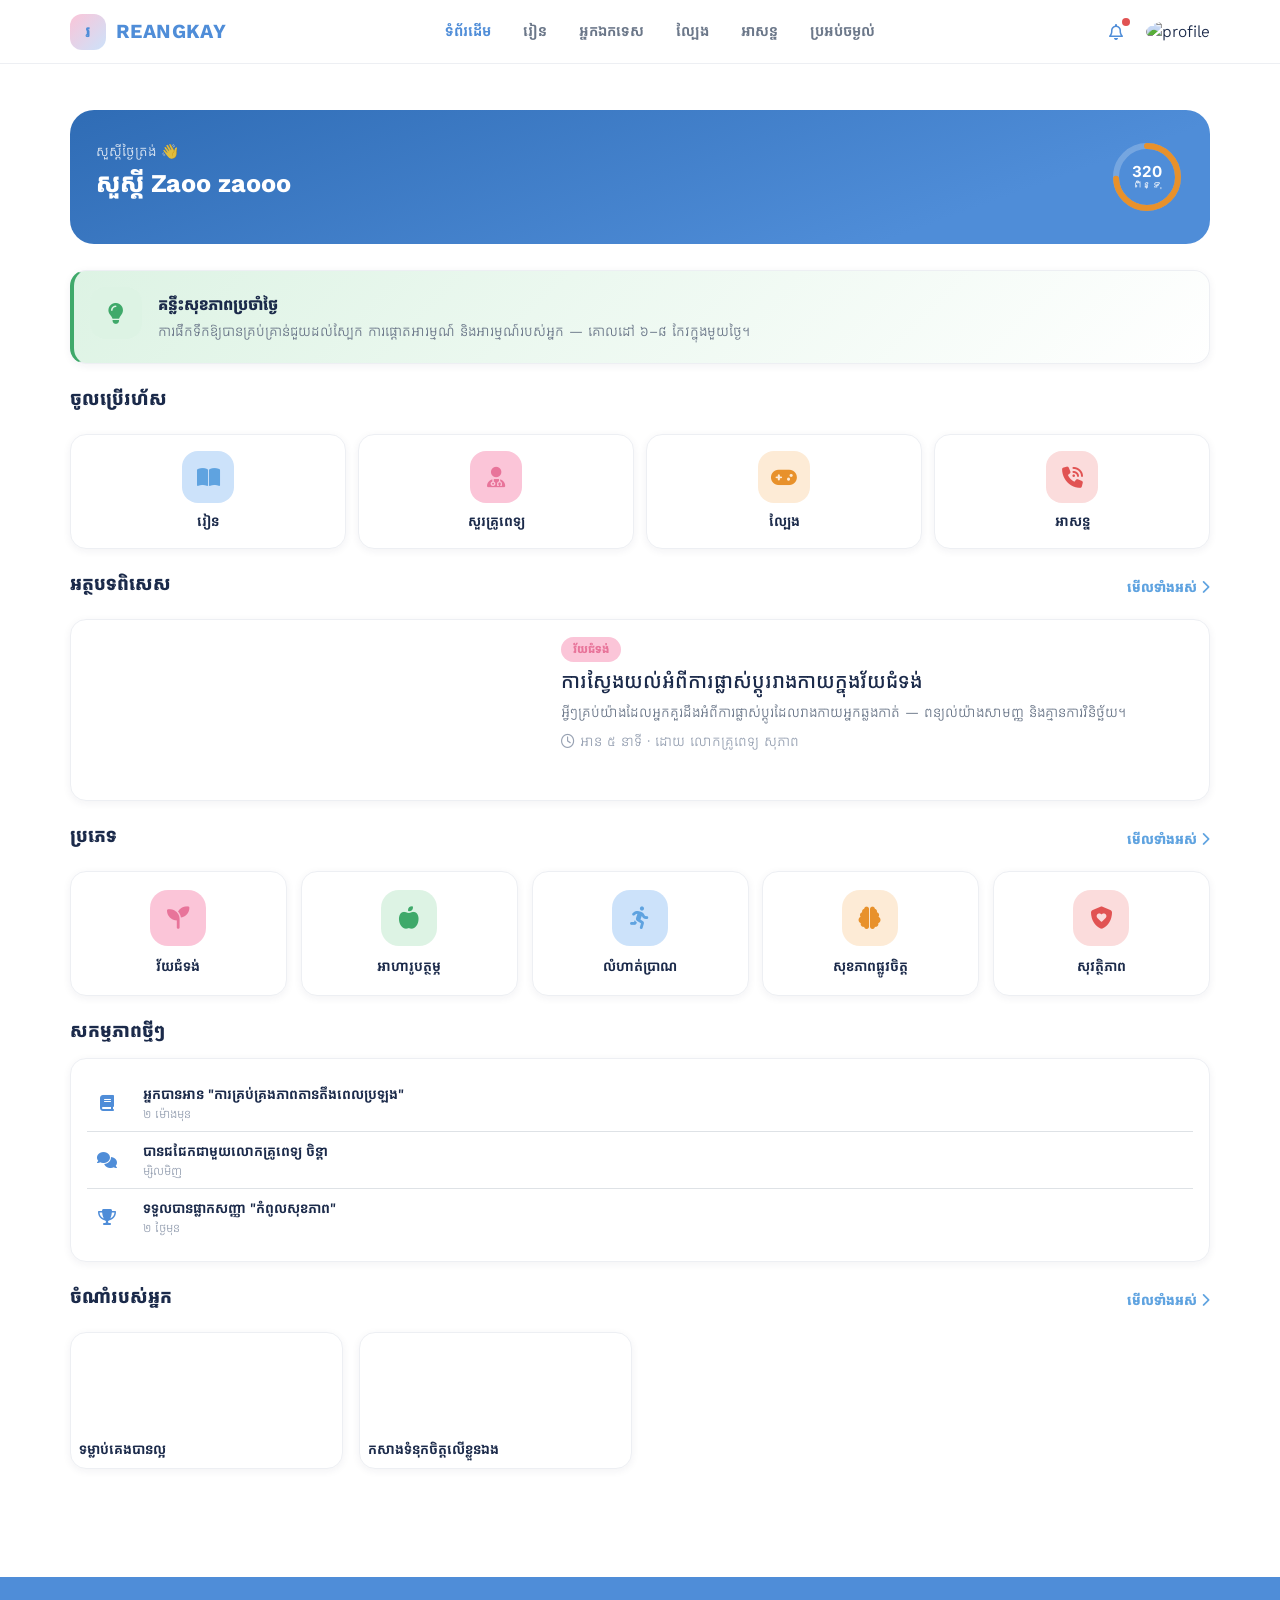
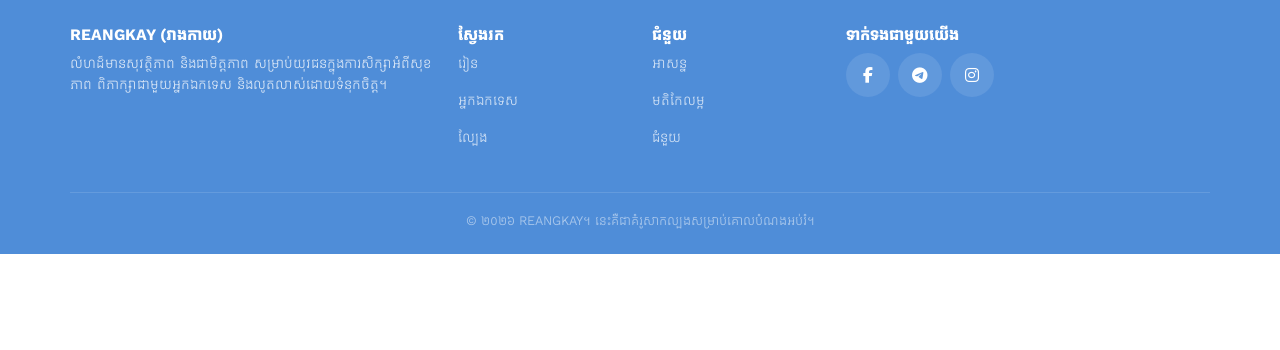
==== commit 1aae210a: "d" ====
--- a/REANGKAY (3)/index.html
+++ b/REANGKAY (3)/index.html
@@ -251,10 +251,6 @@
     <a href="profile.html" class="bn-item"><i class="fa-solid fa-user"></i>ប្រវត្តិរូប</a>
   </div>
 </nav>
-{
-  "cleanUrls": false
-}
-
 <!-- Scripts -->
 <script src="https://cdnjs.cloudflare.com/ajax/libs/bootstrap/5.3.2/js/bootstrap.bundle.min.js"></script>
 <script src="js/main.js"></script>
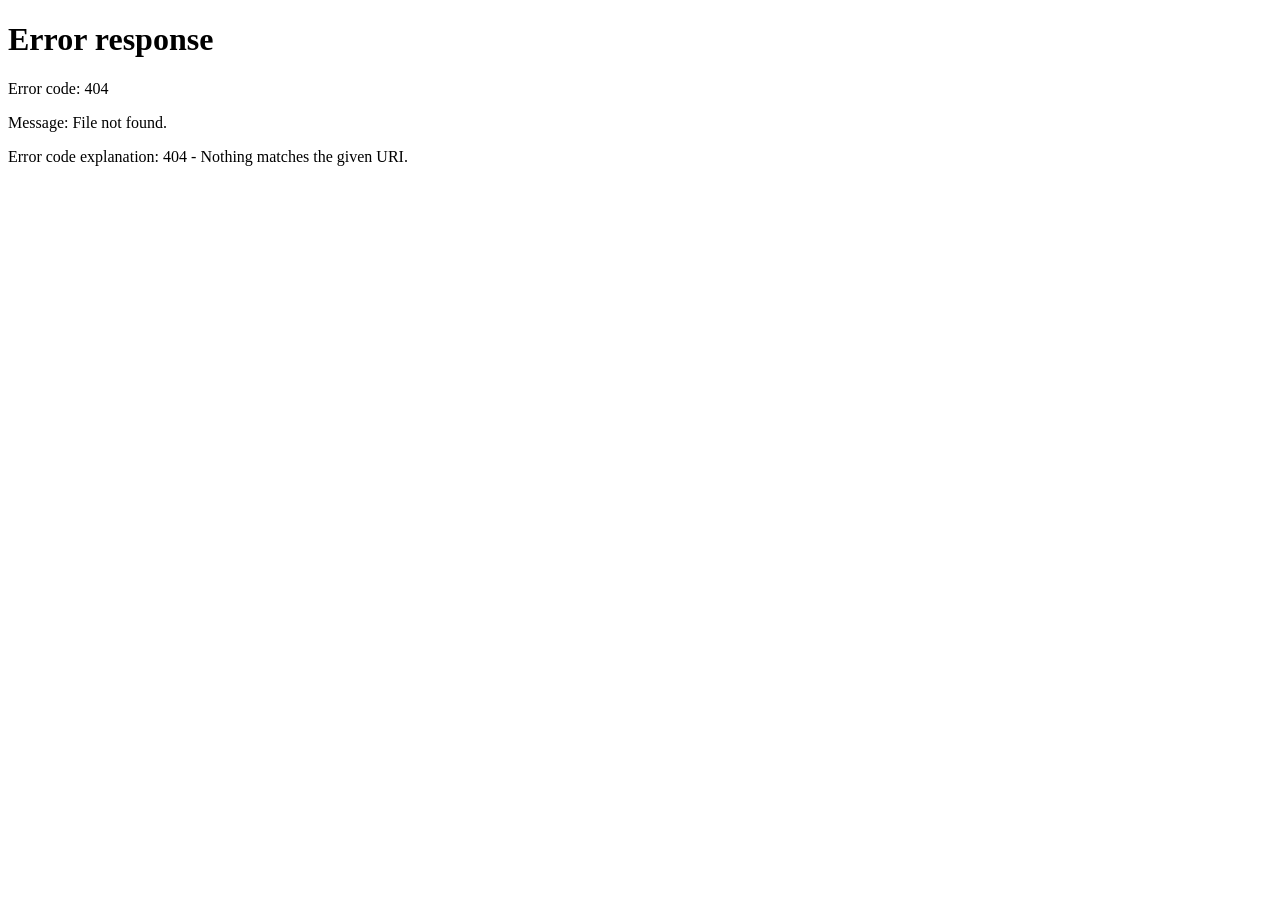
==== commit b526817a: "n" ====
--- a/REANGKAY (3)/index.html
+++ b/REANGKAY (3)/index.html
@@ -16,16 +16,25 @@
 <link rel="stylesheet" href="css/style.css">
 <link rel="stylesheet" href="css/responsive.css">
 <link rel="stylesheet" href="css/animation.css">
-<link rel="stylesheet" href="feedback.html">
+<!-- <link rel="stylesheet" href="feedback.html"> -->
+<link rel="stylesheet" href="css/personalize.css">
+
 </head>
 <body>
+  <script>
+if (!localStorage.getItem("personalized")) {
+    window.location.replace("personalize.html");
+}
+</script>
 
 <!-- Loading Screen -->
 
 <!-- ============================= TOP NAV (Desktop) ============================= -->
 <header class="topnav">
   <div class="container-app d-flex align-items-center justify-content-between w-100">
-    <a href="index.html" class="brand"><span class="logo-dot">រ</span> REANGKAY</a>
+    <div class="logo-dot">
+          <img src="images/logo.png" alt="ReangKay"><a href="index.html" class="brand"> REANGKAY</a>
+      </div>
     <nav class="d-none d-lg-flex gap-1">
       <a href="index.html" class="nav-link">ទំព័រដើម</a>
       <a href="information.html" class="nav-link">រៀន</a>
@@ -55,6 +64,7 @@
     <div>
       <p class="hero-greet">សួស្តីថ្ងៃត្រង់ 👋</p>
       <h1 class="hero-name">សួស្ដី Zaoo zaooo</h1>
+      
       <!-- Streak info can go here -->
     </div>
     
@@ -70,7 +80,7 @@
 </div>
 
   <!-- Health Tip -->
-  <section class="card-r tip-card p-3 mb-4 slide-up">
+  <!-- <section class="card-r tip-card p-3 mb-4 slide-up">
     <div class="d-flex align-items-center gap-3">
       <div class="quick-access-icon" style="background:var(--green);color:var(--green-dark);"><i class="fa-solid fa-lightbulb"></i></div>
       <div>
@@ -78,7 +88,28 @@
         <p class="mb-0 text-muted-r small">ការផឹកទឹកឱ្យបានគ្រប់គ្រាន់ជួយដល់ស្បែក ការផ្តោតអារម្មណ៍ និងអារម្មណ៍របស់អ្នក — គោលដៅ ៦–៨ កែវក្នុងមួយថ្ងៃ។</p>
       </div>
     </div>
-  </section>
+  </section>  -->
+  <section class="card-r step-card p-3 mb-4 slide-up" data-step="5" id="step5">
+  <div class="text-center mb-3">
+    <h2 class="section-title mt-3 mb-1" id="journeyGreeting">
+      Welcome!
+    </h2>
+
+    <p class="step-subtitle" id="journeySubtitle">
+      Based on what you've shared, here's your learning journey.
+    </p>
+  </div>
+
+  <div class="timeline" id="journeyTimeline">
+    <!-- populated by JS -->
+  </div>
+
+  <div class="text-center mt-3">
+    <button type="button" class="btn-r btn-primary-r" id="btnStartJourney">
+      Start My Journey <i class="fa-solid fa-rocket ms-2"></i>
+    </button>
+  </div>
+</section>
 
   <!-- Quick Access -->
   <section class="mb-4">
@@ -105,26 +136,6 @@
     </div>
   </section>
 
-  <!-- Featured Article -->
-  <section class="mb-4">
-    <div class="d-flex justify-content-between align-items-center mb-3">
-      <h2 class="section-title">អត្ថបទពិសេស</h2>
-      <a href="information.html" class="see-all">មើលទាំងអស់ <i class="fa-solid fa-chevron-right"></i></a>
-    </div>
-    <a href="article.html" class="card-r hoverable d-block overflow-hidden reveal">
-      <div class="row g-0">
-        <div class="col-md-5">
-          <div style="height:180px;background:url('https://images.unsplash.com/photo-1520880867055-1e30d1cb001c?w=600&q=60') center/cover;" class="rounded-top rounded-md-start"></div>
-        </div>
-        <div class="col-md-7 p-3">
-          <span class="badge-r badge-female mb-2">វ័យជំទង់</span>
-          <h5 class="mb-2">ការស្វែងយល់អំពីការផ្លាស់ប្តូររាងកាយក្នុងវ័យជំទង់</h5>
-          <p class="text-muted-r small mb-2">អ្វីៗគ្រប់យ៉ាងដែលអ្នកគួរដឹងអំពីការផ្លាស់ប្តូរដែលរាងកាយអ្នកឆ្លងកាត់ — ពន្យល់យ៉ាងសាមញ្ញ និងគ្មានការវិនិច្ឆ័យ។</p>
-          <p class="text-soft-r small mb-0"><i class="fa-regular fa-clock"></i> អាន ៥ នាទី · ដោយ លោកគ្រូពេទ្យ សុភាព</p>
-        </div>
-      </div>
-    </a>
-  </section>
 
   <!-- Categories -->
   <section class="mb-4">
@@ -184,7 +195,7 @@
     </div>
   </section>
 
-  <!-- Bookmarks preview -->
+  <!-- Bookmarks preview
   <section class="mb-4">
     <div class="d-flex justify-content-between align-items-center mb-3">
       <h2 class="section-title">ចំណាំរបស់អ្នក</h2>
@@ -204,10 +215,30 @@
         </a>
       </div>
     </div>
+  </section> -->
+<!-- Featured Article -->
+  <section class="mb-4">
+    <div class="d-flex justify-content-between align-items-center mb-3">
+      <h2 class="section-title">អត្ថបទពិសេស</h2>
+      <a href="information.html" class="see-all">មើលទាំងអស់ <i class="fa-solid fa-chevron-right"></i></a>
+    </div>
+    <a href="information.html" class="card-r hoverable d-block overflow-hidden reveal">
+      <div class="row g-0">
+        <div class="col-md-5">
+          <div style="height:180px;background:url('https://images.unsplash.com/photo-1520880867055-1e30d1cb001c?w=600&q=60') center/cover;" class="rounded-top rounded-md-start"></div>
+        </div>
+        <div class="col-md-7 p-3">
+          <span class="badge-r badge-female mb-2">វ័យជំទង់</span>
+          <h5 class="mb-2">ការស្វែងយល់អំពីការផ្លាស់ប្តូររាងកាយក្នុងវ័យជំទង់</h5>
+          <p class="text-muted-r small mb-2">អ្វីៗគ្រប់យ៉ាងដែលអ្នកគួរដឹងអំពីការផ្លាស់ប្តូរដែលរាងកាយអ្នកឆ្លងកាត់ — ពន្យល់យ៉ាងសាមញ្ញ និងគ្មានការវិនិច្ឆ័យ។</p>
+          <p class="text-soft-r small mb-0"><i class="fa-regular fa-clock"></i> អាន ៥ នាទី · ដោយ លោកគ្រូពេទ្យ សុភាព</p>
+        </div>
+      </div>
+    </a>
   </section>
-
 </main>
 
+  
 <!-- ============================= FOOTER (Desktop) ============================= -->
 <footer class="site-footer d-none d-lg-block">
   <div class="container-app">
@@ -244,16 +275,46 @@
 <!-- ============================= BOTTOM NAV (Mobile) ============================= -->
 <nav class="bottomnav">
   <div class="bn-items">
-    <a href="index.html" class="bn-item"><i class="fa-solid fa-house"></i>ទំព័រដើម</a>
-    <a href="information.html" class="bn-item"><i class="fa-solid fa-book-open"></i>រៀន</a>
-    <a href="consultation.html" class="bn-item"><div class="fab-wrap"><i class="fa-solid fa-comment-medical"></i></div></a>
-    <a href="games.html" class="bn-item"><i class="fa-solid fa-gamepad"></i>ល្បែង</a>
-    <a href="profile.html" class="bn-item"><i class="fa-solid fa-user"></i>ប្រវត្តិរូប</a>
+
+    <a href="index.html" class="bn-item">
+      <i class="fa-solid fa-house"></i>
+      <span>ទំព័រដើម</span>
+    </a>
+
+    <a href="information.html" class="bn-item">
+      <i class="fa-solid fa-book-open"></i>
+      <span>រៀន</span>
+    </a>
+
+    <a href="games.html" class="bn-item">
+      <i class="fa-solid fa-gamepad"></i>
+      <span>ល្បែង</span>
+    </a>
+
+    <a href="consultation.html" class="bn-item fab-item">
+      <div class="fab-wrap">
+        <i class="fa-solid fa-comment-medical"></i>
+      </div>
+    </a>
+
+    <a href="emergency.html" class="bn-item">
+      <i class="fa-solid fa-triangle-exclamation"></i>
+      <span>អាសន្ន</span>
+    </a>
+
+    <a href="profile.html" class="bn-item">
+      <i class="fa-solid fa-user"></i>
+      <span>គណនី</span>
+    </a>
+
   </div>
 </nav>
 <!-- Scripts -->
 <script src="https://cdnjs.cloudflare.com/ajax/libs/bootstrap/5.3.2/js/bootstrap.bundle.min.js"></script>
+
 <script src="js/main.js"></script>
 <script src="js/navigation.js"></script>
+<script src="js/personalize.js"></script>
+
 </body>
 </html>
--- a/REANGKAY (3)/css/style.css
+++ b/REANGKAY (3)/css/style.css
@@ -62,11 +62,31 @@
   .topnav .container-app{ display:flex; align-items:center; justify-content:space-between; }
   .brand{ display:flex; align-items:center; gap:8px; font-weight:700; font-size:1.05rem; letter-spacing:.02em; color:var(--primary-dark); }
   .logo-dot{
-    width:34px; height:34px; border-radius:10px; background:var(--primary-dark);
-    color:#fff; display:flex; align-items:center; justify-content:center;
-    font-weight:700; font-size:1.1rem;
-  }
-  .nav-links{ display:flex; gap:6px; }
+    width: 34px;
+    height: 34px;
+    display: flex;
+    align-items: center;
+    justify-content: center;
+    background: none;
+    border-radius: 0;
+    box-shadow: none;
+}
+
+
+
+
+.logo-dot img{
+    width: 34px;
+    height: 34px;
+    display: block;
+    object-fit: contain;
+    background: transparent;
+}
+
+.nav-links{
+    display:flex;
+    gap:6px;
+}
   .nav-link{ padding:9px 16px; border-radius:100px; font-size:.92rem; font-weight:600; color:var(--text-muted); transition:.2s; }
   .nav-link:hover, .nav-link.active{ background:var(--male); color:var(--primary-dark); }
   .nav-right{ display:flex; align-items:center; gap:10px; }
@@ -121,7 +141,25 @@
 
 .explore-image img{
     width:200px;
-}
+    
+}
+
+    .brand{
+        display:flex;
+        align-items:center;
+        gap:10px;
+    }
+
+    .logo-dot img{
+        width:34px;
+        height:34px;
+        object-fit:contain;
+    }
+
+    .nav-links{
+        display:none;
+    }
+
 
 }
 .explore-content{
@@ -159,10 +197,22 @@
   font-weight:800; font-size:1.25rem; color:var(--primary);
 }
 .topnav .brand .logo-dot{
-  width:36px;height:36px;border-radius:12px;
-  background:linear-gradient(135deg,var(--female) 0%, var(--male) 100%);
-  display:flex;align-items:center;justify-content:center;
-  color:var(--primary); font-size:1rem;
+    width:36px;
+    height:36px;
+    display:flex;
+    align-items:center;
+    justify-content:center;
+    background:transparent;
+    border-radius:0;
+    box-shadow:none;
+    overflow:hidden;
+}
+
+.topnav .brand .logo-dot img{
+    width:100%;
+    height:100%;
+    object-fit:contain;
+    display:block;
 }
 .topnav .nav-link{
   font-weight:600; color:var(--text-muted); padding:8px 14px !important;
@@ -170,6 +220,7 @@
 }
 .topnav .nav-link.active,
 .topnav .nav-link:hover{ color:var(--primary); background:var(--bg); }
+
 
 /* ==========================================================================
    BOTTOM NAVIGATION (Mobile)
@@ -225,7 +276,7 @@
   display:inline-flex; align-items:center; gap:6px;
   padding:4px 12px; border-radius:20px; font-size:.72rem; font-weight:700;
 }
-.badge-green{ background:var(--green); color:var(--green-dark); }
+.badge-green{ background:var(--); color:var(--green-dark); }
 .badge-orange{ background:var(--orange); color:var(--orange-dark); }
 .badge-red{ background:var(--red); color:var(--red-dark); }
 .badge-male{ background:var(--male); color:var(--male-dark); }
@@ -377,8 +428,8 @@
 }
 
 .tip-card{
-  background:linear-gradient(135deg,var(--green) 0%, #fff 100%);
-  border-left:4px solid var(--green-dark);
+  background:linear-gradient(135deg,var(--primary) 0%, #fff 100%);
+  border-left:4px solid var(--primary-dark);
 }
 
 .quick-access-icon{
@@ -397,22 +448,335 @@
 /* ==========================================================================
    ARTICLE
    ========================================================================== */
+/* =================================
+   CLEAN ARTICLE CARD DESIGN
+   ================================= */
+
+.article-grid{
+    display:flex;
+    flex-direction:column;
+    gap:20px;
+}
+
+
+/* Main card */
+.article-card{
+
+    display:flex;
+
+    height:250px;
+
+    width:100%;
+
+    background:white;
+
+    border-radius:24px;
+
+    overflow:hidden;
+
+    text-decoration:none;
+
+    box-shadow:
+    0 8px 25px rgba(0,0,0,.08);
+
+}
+.hospital-logo img{
+    width:100%;
+    height:100%;
+    object-fit:cover;
+    display:block;
+}
+
+.hospital-content{
+    flex:1;
+    display:flex;
+    flex-direction:column;
+    justify-content:space-between;
+}
+
+.hospital-card:hover{
+    transform: translateY(-5px);
+    box-shadow: var(--shadow-md);
+}
+
+/* Top Image */
+.hospital-image{
+    width:100%;
+    height:260px;          /* Controls image height */
+    overflow:hidden;
+    border-radius:20px 20px 0 0;
+    position:relative;
+}
+
+.hospital-image img{
+    width:100%;
+    height:100%;
+    object-fit:cover;      /* Makes image fill the container */
+    object-position:center;
+    display:block;
+
+    transition:transform .5s ease;
+}
+
+/* Bottom Content */
+.hospital-content{
+    padding: 20px;
+    text-align: center;
+}
+
+.hospital-logo{
+    width:120px;
+    height:120px;
+    border-radius:20px;
+    overflow:hidden;
+    margin-bottom:15px;
+
+    /* Remove these */
+    /* display:flex;
+    align-items:center;
+    justify-content:center; */
+
+    background: transparent;
+}
+
+.hospital-logo img{
+    width:100%;
+    height:100%;
+    object-fit:cover;   /* fills the container */
+    display:block;
+}
+.hospital-name{
+    font-size:1.05rem;
+    font-weight:800;
+    color:var(--text);
+    margin-bottom:8px;
+}
+
+
+.hospital-location{
+    color:var(--text-muted);
+    font-size:.9rem;
+    margin-bottom:8px;
+}
+
+
+.hospital-status{
+    color:var(--green-dark);
+    font-size:.85rem;
+    font-weight:600;
+    margin-bottom:15px;
+}
+
+.hospital-image img{
+    transition:
+        transform .6s ease,
+        filter .6s ease;
+}
+
+
+
+.hospital-card:hover .hospital-image img{
+    transform:scale(1.1);
+}
+
+/* Button */
+
+.hospital-card .btn-primary-r{
+    border-radius:20px;
+    padding:12px;
+}
+.article-card:hover{
+    transform:translateY(-4px);
+    box-shadow:
+        0 10px 30px rgba(32,52,93,.12);
+}
+
 .article-banner{
-  height:260px; border-radius:var(--radius-lg);
-  background-size:cover; background-position:center;
-  position:relative; overflow:hidden;
-}
-.article-banner::after{
-  content:''; position:absolute; inset:0;
-  background:linear-gradient(to top, rgba(27,42,74,.75), transparent 60%);
-}
-.article-body{ font-size:1.05rem; line-height:1.9; color:var(--text); }
-.article-body p{ margin-bottom:1.3em; }
-.reading-progress{
-  position:fixed; top:0; left:0; height:3px; background:var(--female-dark);
-  z-index:2000; transition:width .1s;
-}
-
+    position: relative;
+    width: 100%;
+    height: 320px;
+    overflow: hidden;
+    border-radius: 20px;
+
+    background-position: center;
+    background-repeat: no-repeat;
+    background-size: 100%;
+
+    transition: background-size 1.2s ease-in-out;
+}
+
+/* Slow zoom when hovering */
+.article-banner:hover{
+    background-size: 110%;
+}
+
+/* ==========================
+   IMAGE SECTION
+   ========================== */
+
+.article-image{
+    width:40%;
+    height:100%;
+    object-fit:cover;
+    flex-shrink:0;
+}
+
+
+
+/* ==========================
+   CONTENT SECTION
+   ========================== */
+
+.article-content{
+
+    flex:1;
+
+    padding:
+        28px 32px;
+
+    display:flex;
+    flex-direction:column;
+
+    justify-content:center;
+}
+
+
+
+/* Category badge */
+
+.article-tag{
+
+    display:inline-flex;
+
+    width:max-content;
+
+    padding:
+        7px 16px;
+
+    margin-bottom:14px;
+
+    border-radius:30px;
+
+    background:#f8d3df;
+
+    color:#e784a8;
+
+    font-size:.82rem;
+
+    font-weight:700;
+}
+
+
+
+/* Title */
+
+.article-title{
+
+    margin:0 0 12px;
+
+    color:#24395f;
+
+    font-size:1.35rem;
+
+    font-weight:700;
+
+    line-height:1.55;
+
+}
+
+
+
+/* Description */
+
+.article-text{
+
+    margin:0 0 15px;
+
+    color:#8994a8;
+
+    font-size:.95rem;
+
+    line-height:1.7;
+
+}
+
+
+
+/* Meta */
+
+.article-meta{
+
+    display:flex;
+
+    align-items:center;
+
+    gap:8px;
+
+    color:#a0aabc;
+
+    font-size:.85rem;
+
+}
+
+
+
+/* icon before time */
+
+.article-meta i{
+
+    font-size:.9rem;
+
+    color:#9ba8bc;
+
+}
+
+
+
+/* ==========================
+   MOBILE
+   ========================== */
+
+@media(max-width:768px){
+
+    .article-card{
+
+        flex-direction:column;
+
+        height:auto;
+
+    }
+
+
+    .article-image{
+
+        width:100%;
+
+        height:190px;
+
+    }
+
+
+    .article-content{
+
+        padding:22px;
+
+    }
+
+
+    .article-title{
+
+        font-size:1.15rem;
+
+    }
+
+
+    .article-text{
+
+        font-size:.9rem;
+
+    }
+
+}
 /* ==========================================================================
    SPECIALISTS / DIRECTORY
    ========================================================================== */
--- a/REANGKAY (3)/css/personalize.css
+++ b/REANGKAY (3)/css/personalize.css
@@ -0,0 +1,507 @@
+/* ==========================================================================
+   personalize.css
+   Wizard-specific styles for personalize.html.
+   Reuses existing REANGKAY tokens/classes from style.css:
+   (card-r, btn-r, btn-primary-r, hero, hero-top, container-app,
+   section-title, quick-access-icon, badge-r, CSS variables).
+   Fallback values are provided via var(--token, fallback) so this file
+   still renders correctly if style.css variables are named slightly
+   differently — update the fallbacks to match your actual tokens.
+   ========================================================================== */
+
+:root {
+  --r-primary: var(--primary-color, #4F8DD8);
+  --r-primary-dark: var(--primary-dark, #3d70b0);
+  --r-pink: var(--accent-pink, #F58AAE);
+  --r-neutral: var(--accent-neutral, #8A93A6);
+  --r-bg-soft: var(--bg-soft, #F4F8FD);
+  --r-text: var(--text-dark, #22314A);
+  --r-text-muted: var(--text-muted, #6B7A93);
+  --r-radius-lg: var(--radius-lg, 24px);
+  --r-radius-md: var(--radius-md, 16px);
+  --r-shadow: var(--shadow-soft, 0 10px 30px rgba(79, 141, 216, 0.12));
+  --r-font: 'Kantumruy Pro', 'Segoe UI', sans-serif;
+}
+
+body {
+  font-family: var(--r-font);
+  background: var(--r-bg-soft);
+}
+
+/* ---------------------------------------------------------------------- */
+/* Progress indicator                                                      */
+/* ---------------------------------------------------------------------- */
+
+.wizard-progress {
+  max-width: 620px;
+  margin-left: auto;
+  margin-right: auto;
+}
+
+.wizard-progress-track {
+  height: 8px;
+  border-radius: 999px;
+  background: rgba(79, 141, 216, 0.15);
+  overflow: hidden;
+  position: relative;
+}
+
+.wizard-progress-fill {
+  height: 100%;
+  width: 20%;
+  border-radius: 999px;
+  background: linear-gradient(90deg, var(--r-primary), var(--r-primary-dark));
+  transition: width 0.45s cubic-bezier(0.65, 0, 0.35, 1);
+}
+
+.wizard-progress-steps {
+  display: flex;
+  justify-content: space-between;
+  margin-top: 10px;
+  padding: 0 2px;
+}
+
+.progress-dot {
+  width: 10px;
+  height: 10px;
+  border-radius: 50%;
+  background: rgba(79, 141, 216, 0.25);
+  transition: all 0.3s ease;
+}
+
+.progress-dot.active,
+.progress-dot.completed {
+  background: var(--r-primary);
+  transform: scale(1.15);
+}
+
+/* ---------------------------------------------------------------------- */
+/* Wizard stage / step transitions                                         */
+/* ---------------------------------------------------------------------- */
+
+.wizard-stage {
+  position: relative;
+  max-width: 720px;
+  margin: 0 auto;
+}
+
+.wizard-step {
+  display: none;
+  opacity: 1;
+}
+
+.wizard-step.active {
+  display: block;
+  opacity: 1;
+}
+
+.wizard-step.enter-forward {
+  animation: stepInForward 0.45s cubic-bezier(0.22, 1, 0.36, 1) forwards;
+}
+
+.wizard-step.enter-backward {
+  animation: stepInBackward 0.45s cubic-bezier(0.22, 1, 0.36, 1) forwards;
+}
+
+.wizard-step.exit-forward {
+  animation: stepOutForward 0.3s ease forwards;
+}
+
+.wizard-step.exit-backward {
+  animation: stepOutBackward 0.3s ease forwards;
+}
+
+@keyframes stepInForward {
+  from { opacity: 0; transform: translateX(40px); }
+  to   { opacity: 1; transform: translateX(0); }
+}
+@keyframes stepInBackward {
+  from { opacity: 0; transform: translateX(-40px); }
+  to   { opacity: 1; transform: translateX(0); }
+}
+@keyframes stepOutForward {
+  from { opacity: 1; transform: translateX(0); }
+  to   { opacity: 0; transform: translateX(-40px); }
+}
+@keyframes stepOutBackward {
+  from { opacity: 1; transform: translateX(0); }
+  to   { opacity: 0; transform: translateX(40px); }
+}
+
+@media (prefers-reduced-motion: reduce) {
+  .wizard-step.enter-forward,
+  .wizard-step.enter-backward,
+  .wizard-step.exit-forward,
+  .wizard-step.exit-backward {
+    animation: none !important;
+  }
+}
+
+/* ---------------------------------------------------------------------- */
+/* Step card shell                                                         */
+/* ---------------------------------------------------------------------- */
+
+.step-card {
+  border-radius: var(--r-radius-lg);
+  box-shadow: var(--r-shadow);
+  padding: 2rem;
+}
+
+.step-hero {
+  border-radius: var(--r-radius-lg);
+  padding: 3rem 2rem;
+}
+
+.welcome-emoji {
+  font-size: 3rem;
+  line-height: 1;
+  margin-bottom: 0.75rem;
+  animation: wave 1.8s ease-in-out infinite;
+  transform-origin: 70% 70%;
+}
+
+@keyframes wave {
+  0%, 100% { transform: rotate(0deg); }
+  15% { transform: rotate(14deg); }
+  30% { transform: rotate(-8deg); }
+  45% { transform: rotate(14deg); }
+  60% { transform: rotate(0deg); }
+}
+
+.step-subtitle {
+  color: var(--r-text-muted);
+  font-size: 1.05rem;
+}
+
+.step-note {
+  color: var(--r-text-muted);
+  font-size: 0.9rem;
+}
+
+/* ---------------------------------------------------------------------- */
+/* Selectable cards (profile / age)                                        */
+/* ---------------------------------------------------------------------- */
+
+.select-card {
+  position: relative;
+  width: 100%;
+  border: 2px solid rgba(79, 141, 216, 0.15);
+  background: #fff;
+  border-radius: var(--r-radius-md);
+  padding: 1.75rem 1rem;
+  display: flex;
+  flex-direction: column;
+  align-items: center;
+  gap: 0.75rem;
+  cursor: pointer;
+  transition: transform 0.2s ease, box-shadow 0.2s ease, border-color 0.2s ease;
+  font-family: var(--r-font);
+}
+
+.select-card:hover {
+  transform: translateY(-4px);
+  box-shadow: 0 12px 24px rgba(79, 141, 216, 0.15);
+}
+
+.select-card:active {
+  transform: translateY(-1px);
+}
+
+.select-card-icon {
+  width: 64px;
+  height: 64px;
+  border-radius: 50%;
+  display: flex;
+  align-items: center;
+  justify-content: center;
+  font-size: 1.6rem;
+  background: rgba(79, 141, 216, 0.1);
+  color: var(--r-primary);
+  transition: all 0.2s ease;
+}
+
+.select-card--girl .select-card-icon { background: rgba(245, 138, 174, 0.15); color: var(--r-pink); }
+.select-card--boy .select-card-icon { background: rgba(79, 141, 216, 0.15); color: var(--r-primary); }
+.select-card--neutral .select-card-icon { background: rgba(138, 147, 166, 0.15); color: var(--r-neutral); }
+
+.select-card-label {
+  font-weight: 600;
+  color: var(--r-text);
+}
+
+.select-check {
+  position: absolute;
+  top: 10px;
+  right: 12px;
+  font-size: 1.1rem;
+  color: var(--r-primary);
+  opacity: 0;
+  transform: scale(0.6);
+  transition: all 0.2s ease;
+}
+
+.select-card.selected {
+  border-color: var(--r-primary);
+  background: rgba(79, 141, 216, 0.06);
+}
+
+.select-card--girl.selected { border-color: var(--r-pink); background: rgba(245, 138, 174, 0.08); }
+.select-card--girl.selected .select-check { color: var(--r-pink); }
+
+.select-card.selected .select-check {
+  opacity: 1;
+  transform: scale(1);
+}
+
+/* ---------------------------------------------------------------------- */
+/* Step 4 - question blocks                                                */
+/* ---------------------------------------------------------------------- */
+
+.question-block {
+  margin-bottom: 1.75rem;
+}
+
+.question-label {
+  font-weight: 600;
+  color: var(--r-text);
+  margin-bottom: 0.75rem;
+  display: block;
+}
+
+.radio-pill-group {
+  display: flex;
+  gap: 0.75rem;
+  flex-wrap: wrap;
+}
+
+.radio-pill {
+  border: 2px solid rgba(79, 141, 216, 0.18);
+  border-radius: 999px;
+  padding: 0.55rem 1.4rem;
+  cursor: pointer;
+  font-weight: 500;
+  color: var(--r-text);
+  background: #fff;
+  transition: all 0.2s ease;
+  user-select: none;
+}
+
+.radio-pill:hover {
+  border-color: var(--r-primary);
+}
+
+.radio-pill.selected {
+  background: var(--r-primary);
+  border-color: var(--r-primary);
+  color: #fff;
+}
+
+.toggle-row {
+  display: flex;
+  align-items: center;
+  justify-content: space-between;
+  background: var(--r-bg-soft);
+  border-radius: var(--r-radius-md);
+  padding: 1rem 1.25rem;
+}
+
+.toggle-row-label {
+  font-weight: 500;
+  color: var(--r-text);
+}
+
+.r-switch {
+  position: relative;
+  width: 48px;
+  height: 26px;
+  flex-shrink: 0;
+}
+
+.r-switch input {
+  opacity: 0;
+  width: 0;
+  height: 0;
+}
+
+.r-switch-slider {
+  position: absolute;
+  inset: 0;
+  background: #d8e2f0;
+  border-radius: 999px;
+  cursor: pointer;
+  transition: background 0.2s ease;
+}
+
+.r-switch-slider::before {
+  content: "";
+  position: absolute;
+  height: 20px;
+  width: 20px;
+  left: 3px;
+  top: 3px;
+  background: #fff;
+  border-radius: 50%;
+  transition: transform 0.2s ease;
+  box-shadow: 0 1px 3px rgba(0,0,0,0.2);
+}
+
+.r-switch input:checked + .r-switch-slider {
+  background: var(--r-primary);
+}
+
+.r-switch input:checked + .r-switch-slider::before {
+  transform: translateX(22px);
+}
+
+.chip-group {
+  display: flex;
+  flex-wrap: wrap;
+  gap: 0.6rem;
+}
+
+.chip-r {
+  border: 2px solid rgba(79, 141, 216, 0.18);
+  border-radius: 999px;
+  padding: 0.5rem 1.1rem;
+  font-size: 0.92rem;
+  font-weight: 500;
+  color: var(--r-text);
+  background: #fff;
+  cursor: pointer;
+  transition: all 0.2s ease;
+  user-select: none;
+}
+
+.chip-r:hover {
+  border-color: var(--r-primary);
+  transform: translateY(-2px);
+}
+
+.chip-r.selected {
+  background: rgba(79, 141, 216, 0.12);
+  border-color: var(--r-primary);
+  color: var(--r-primary-dark);
+  font-weight: 600;
+}
+
+.chip-r.selected i { color: var(--r-primary); }
+
+/* ---------------------------------------------------------------------- */
+/* Navigation                                                               */
+/* ---------------------------------------------------------------------- */
+
+.wizard-nav {
+  display: flex;
+  justify-content: space-between;
+  align-items: center;
+  margin-top: 2rem;
+  gap: 1rem;
+}
+
+.btn-back-r {
+  background: transparent;
+  color: var(--r-text-muted);
+  border: 2px solid rgba(79, 141, 216, 0.2);
+  border-radius: 999px;
+  padding: 0.65rem 1.4rem;
+  font-weight: 600;
+  transition: all 0.2s ease;
+}
+
+.btn-back-r:hover {
+  border-color: var(--r-primary);
+  color: var(--r-primary);
+}
+
+.btn-r:disabled {
+  opacity: 0.5;
+  cursor: not-allowed;
+  transform: none !important;
+}
+
+/* ---------------------------------------------------------------------- */
+/* Step 5 - Journey timeline                                                */
+/* ---------------------------------------------------------------------- */
+.journey-badge {
+  background: rgba(79, 141, 216, 0.12);
+  color: var(--r-primary-dark);
+}
+
+.timeline {
+  display: flex;
+  flex-direction: column;
+  gap: 0.75rem;
+  position: relative;
+  padding-left: 0.15rem;
+}
+
+.timeline-item {
+  display: flex;
+  align-items: flex-start;
+  gap: 0.75rem;
+  background: var(--r-bg-soft);
+  border-radius: var(--r-radius-md);
+  padding: 0.85rem 1rem;
+  position: relative;
+  opacity: 0;
+  transform: translateY(12px);
+  animation: timelineIn 0.45s ease forwards;
+}
+
+.timeline-item:nth-child(1) { animation-delay: 0.05s; }
+.timeline-item:nth-child(2) { animation-delay: 0.15s; }
+.timeline-item:nth-child(3) { animation-delay: 0.25s; }
+.timeline-item:nth-child(4) { animation-delay: 0.35s; }
+
+@keyframes timelineIn {
+  to { opacity: 1; transform: translateY(0); }
+}
+
+.timeline-icon {
+  width: 40px;
+  height: 40px;
+  min-width: 40px;
+  border-radius: 50%;
+  background: rgba(79, 141, 216, 0.14);
+  color: var(--r-primary);
+  display: flex;
+  align-items: center;
+  justify-content: center;
+  font-size: 0.95rem;
+}
+
+.timeline-week {
+  font-size: 0.72rem;
+  font-weight: 700;
+  text-transform: uppercase;
+  letter-spacing: 0.04em;
+  color: var(--r-primary);
+  margin-bottom: 0.1rem;
+}
+
+.timeline-title {
+  font-weight: 600;
+  color: var(--r-text);
+  margin: 0;
+  font-size: 0.95rem;
+}
+
+/* ---------------------------------------------------------------------- */
+/* Responsive                                                               */
+/* ---------------------------------------------------------------------- */
+
+@media (max-width: 576px) {
+  .step-card {
+    padding: 1.5rem 1.1rem;
+  }
+  .step-hero {
+    padding: 2.25rem 1.25rem;
+  }
+  .wizard-nav {
+    flex-direction: column-reverse;
+  }
+  .wizard-nav .btn-r {
+    width: 100%;
+    text-align: center;
+  }
+}
